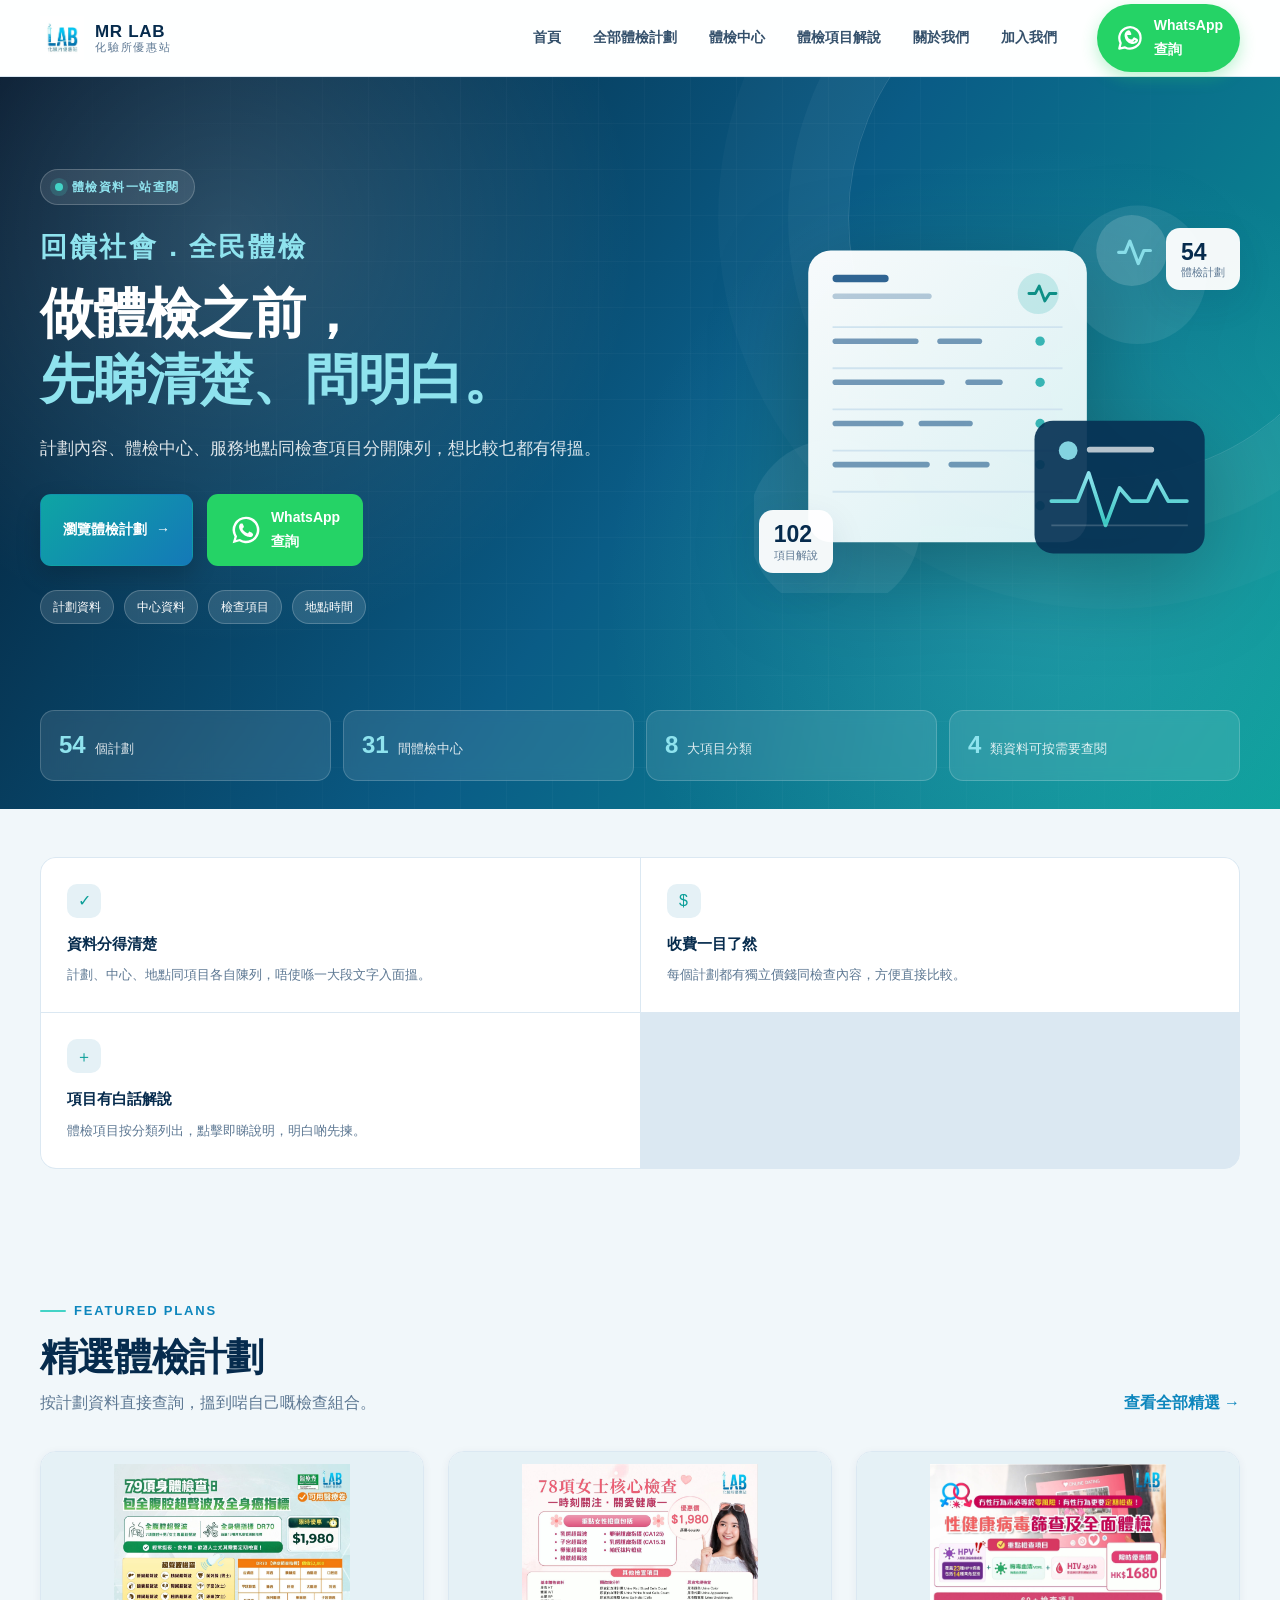
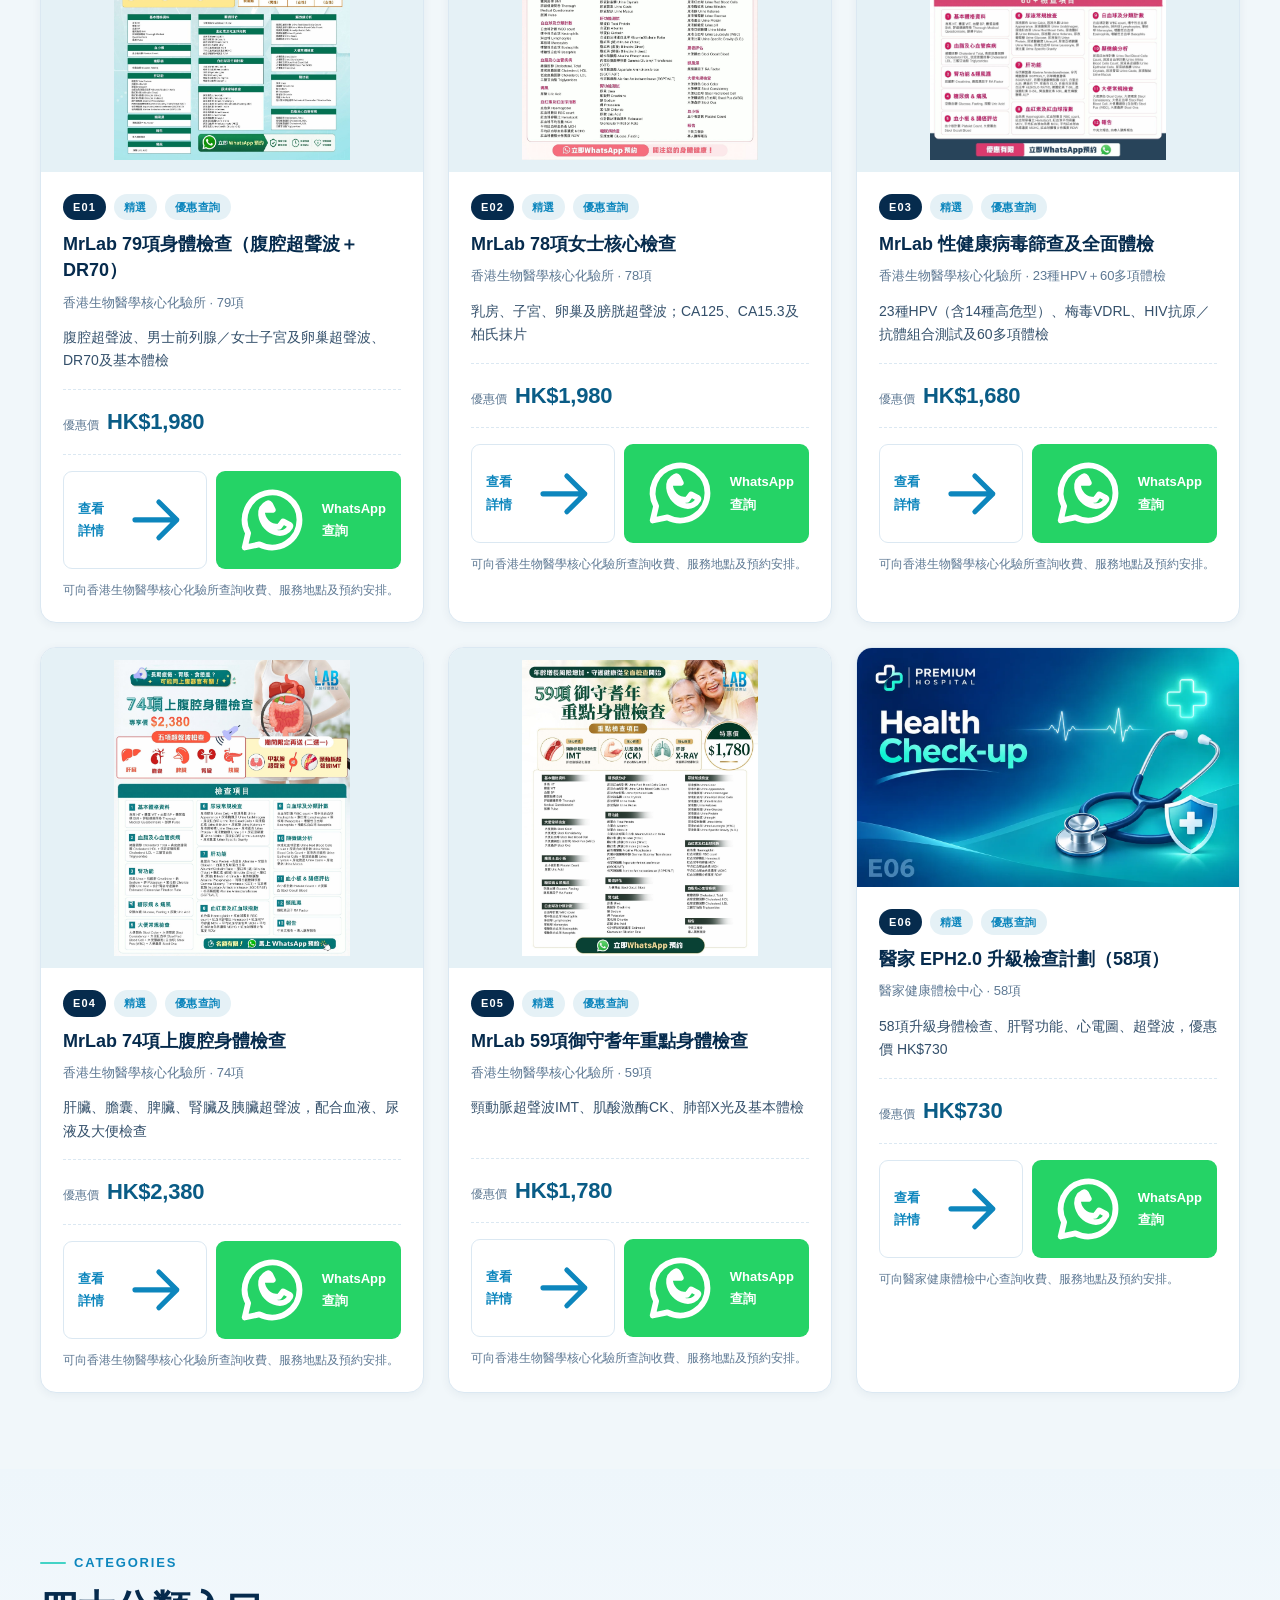
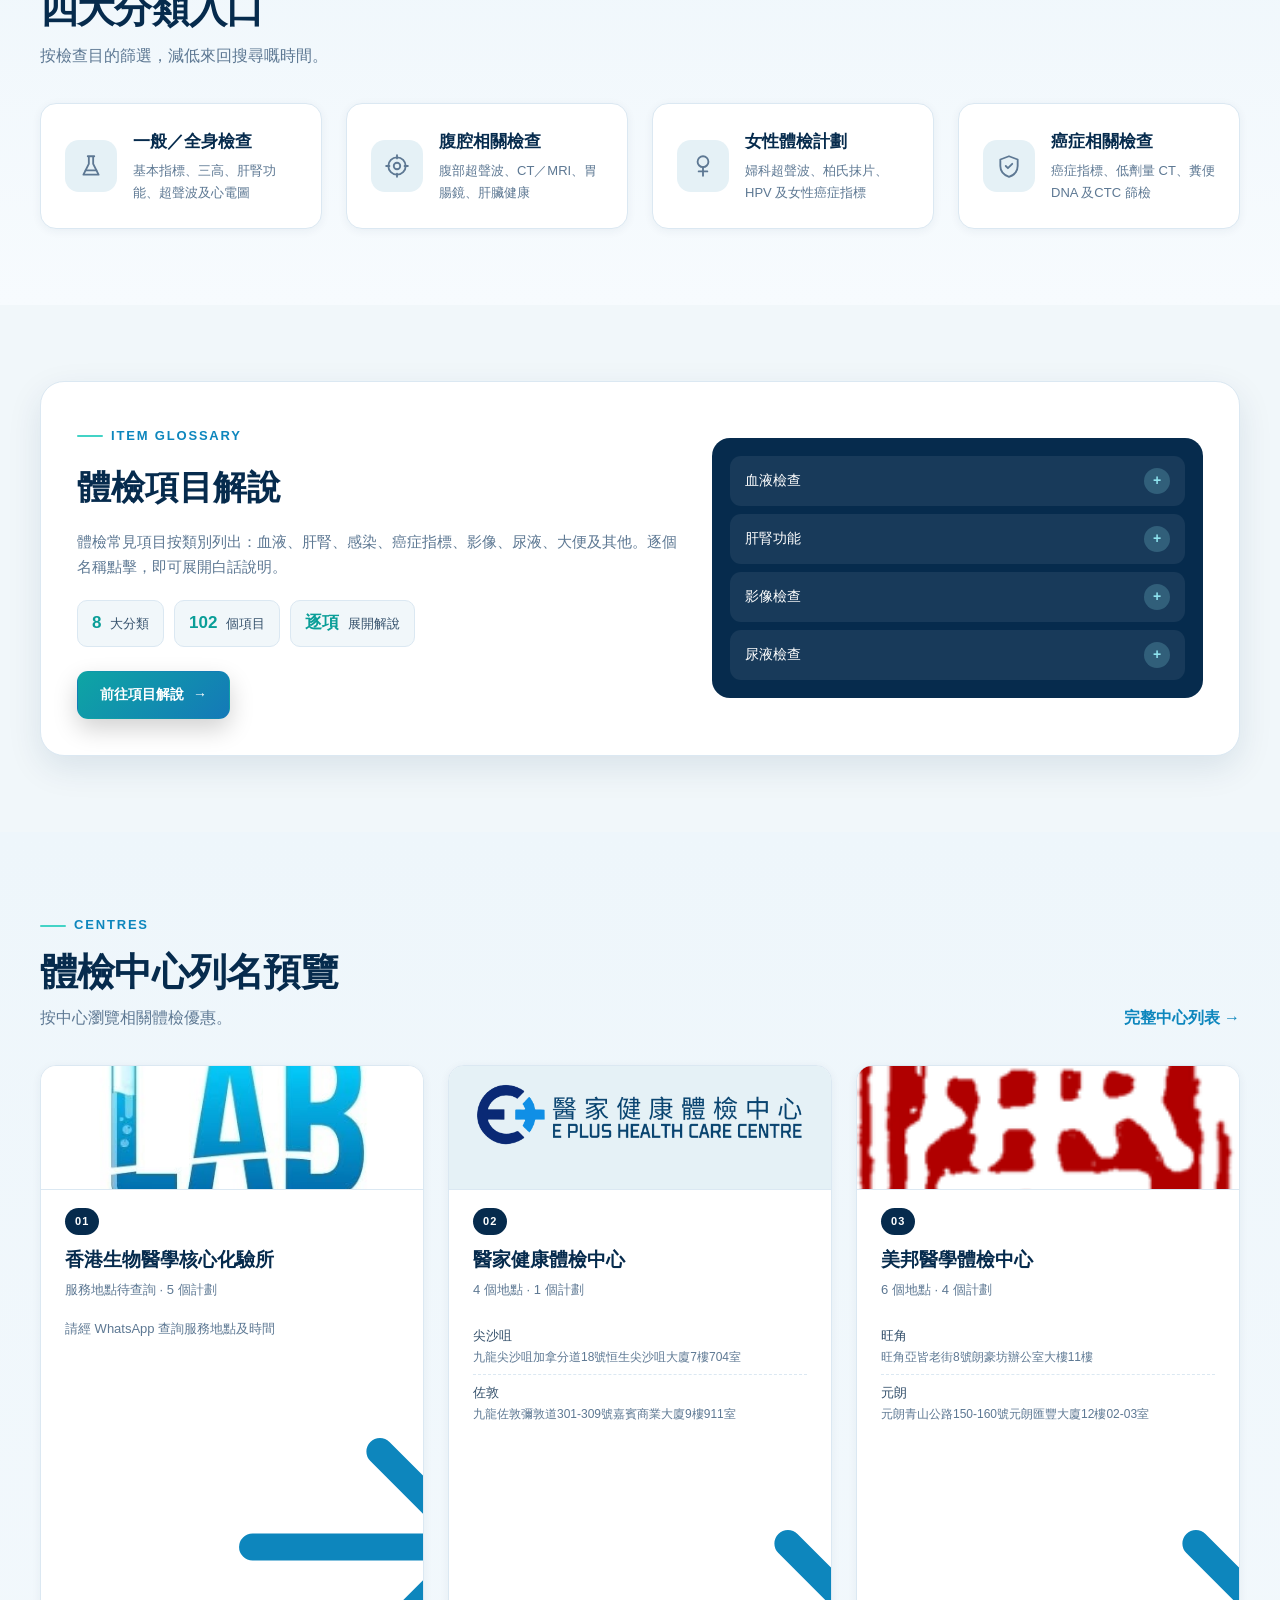
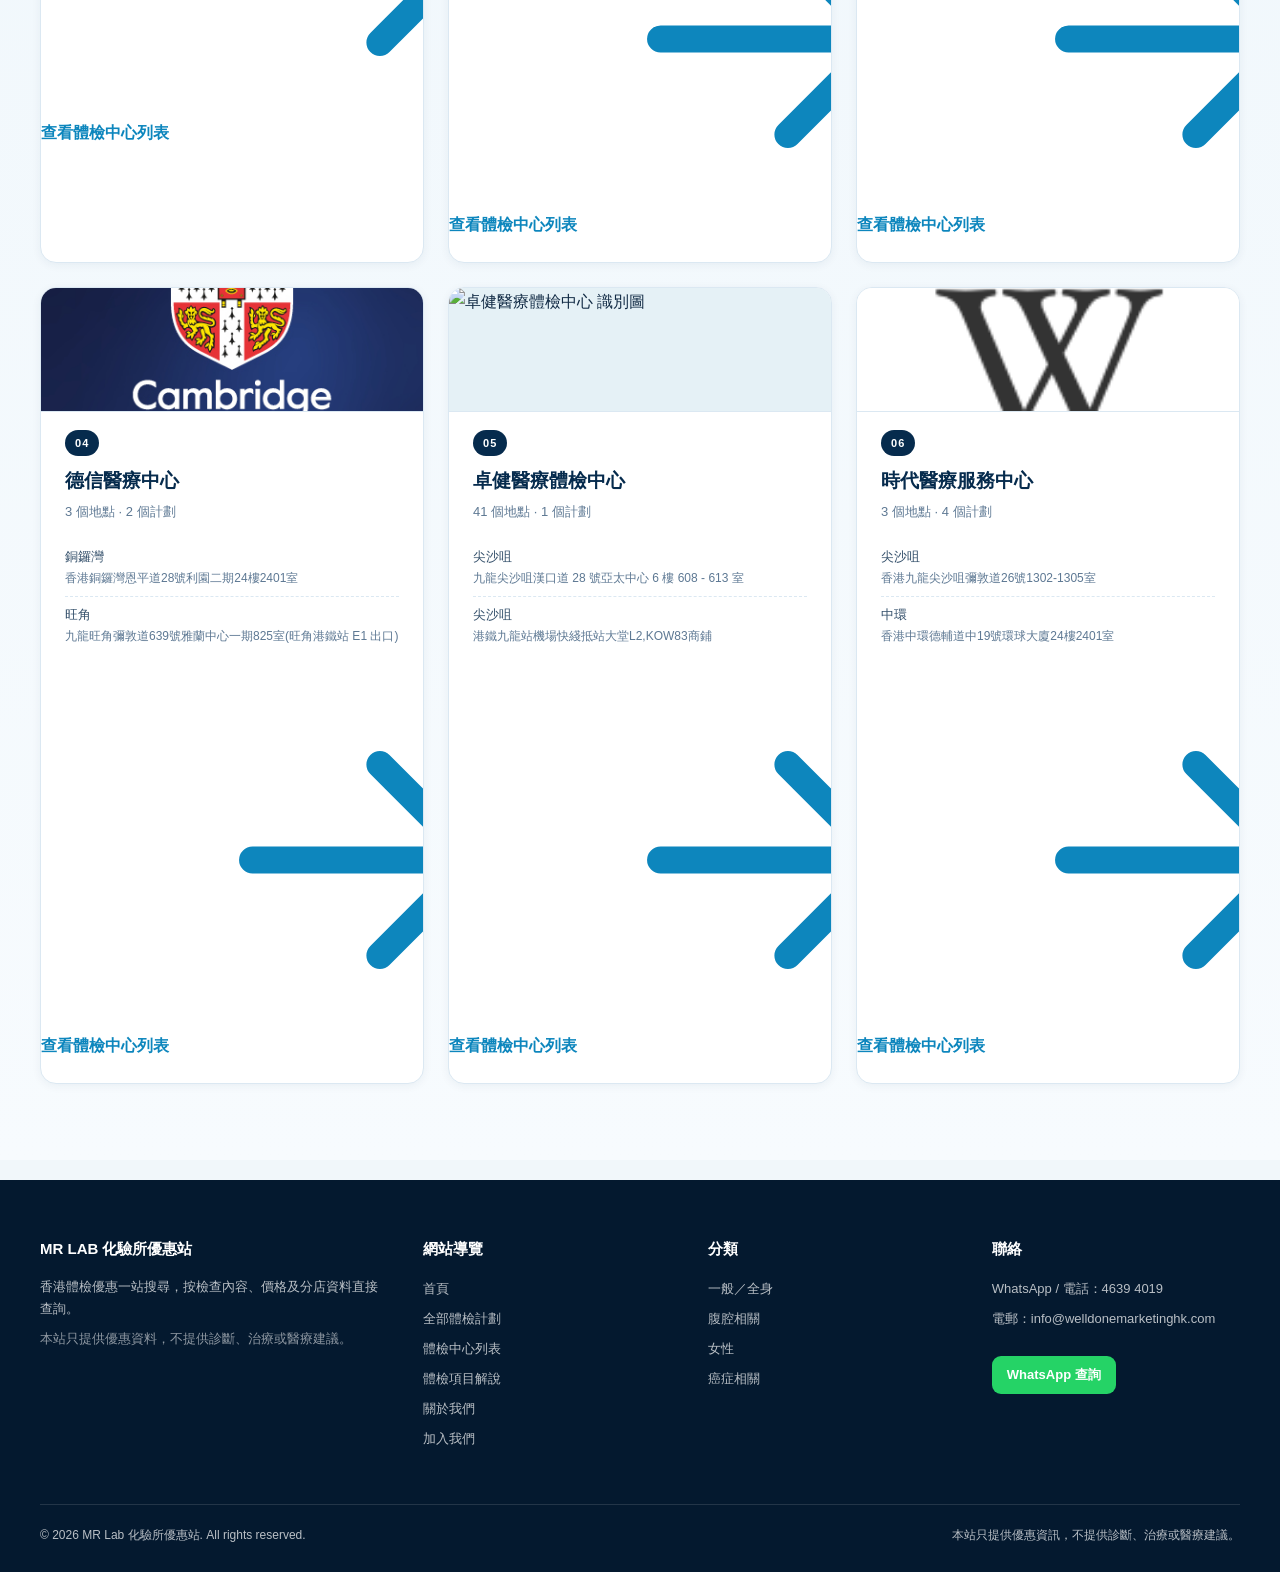
==== index.html @ 701e67f0 "Add health-check banner, item glossary and centre images" ====
<!doctype html>
<html lang="zh-Hant">
<head>
  <meta charset="utf-8">
  <meta name="viewport" content="width=device-width, initial-scale=1">
  <title>MR Lab 化驗所優惠站｜香港體檢優惠</title>
  <meta name="description" content="化驗所優惠站列出香港體檢計劃、體檢中心、服務地點及檢查項目，方便按資料查閱及查詢。">
  <link rel="icon" type="image/svg+xml" href="assets/images/favicon.svg">
  <link rel="stylesheet" href="assets/css/style.css">
</head>
<body data-page="home">
  <header class="site-header" id="site-header"></header>

  <main>
    <section class="hero hero--health">
      <div class="hero-grid" aria-hidden="true"></div>
      <div class="container hero-inner">
        <div class="hero-copy">
          <span class="hero-kicker"><span class="pulse-dot"></span> 體檢資料一站查閱</span>
          <p class="hero-slogan">回饋社會．全民體檢</p>
          <h1>做體檢之前，<br><em>先睇清楚、問明白。</em></h1>
          <p class="lead">計劃內容、體檢中心、服務地點同檢查項目分開陳列，想比較乜都有得搵。</p>
          <div class="hero-actions">
            <a class="btn btn--primary" href="plans.html">瀏覽體檢計劃 <span aria-hidden="true">→</span></a>
            <a class="btn btn--whatsapp" href="https://wa.me/85246151993?text=" target="_blank" rel="noopener">
              <svg viewBox="0 0 24 24" fill="currentColor" aria-hidden="true"><path d="M12 2a10 10 0 0 0-8.6 15.1L2 22l5-1.4A10 10 0 1 0 12 2zm0 18.2a8.2 8.2 0 0 1-4.2-1.2l-.3-.2-3 .8.8-2.9-.2-.3A8.2 8.2 0 1 1 12 20.2zm4.5-6.1c-.2-.1-1.4-.7-1.6-.8-.2-.1-.4-.1-.5.1-.2.3-.6.8-.8 1-.1.2-.3.2-.5.1-.3-.1-1.1-.4-2.1-1.3-.8-.7-1.3-1.5-1.5-1.8-.1-.3 0-.5.2-.6l.4-.5c.1-.2.2-.3.3-.5 0-.2 0-.4 0-.5l-.8-1.8c-.2-.5-.4-.4-.6-.4h-.5c-.2 0-.5.1-.7.3-.3.3-1 1-1 2.4s1 2.7 1.1 2.9c.1.2 1.9 2.9 4.6 4 .6.3 1.1.4 1.5.5.6.2 1.2.2 1.6.1.5-.1 1.4-.6 1.6-1.2.2-.6.2-1.1.1-1.2 0-.1-.2-.2-.4-.3z"/></svg>
              WhatsApp 查詢
            </a>
          </div>
          <div class="trust-row">
            <span class="trust-chip">計劃資料</span>
            <span class="trust-chip">中心資料</span>
            <span class="trust-chip">檢查項目</span>
            <span class="trust-chip">地點時間</span>
          </div>
        </div>

        <div class="hero-visual" aria-label="體檢資料示意圖">
          <svg viewBox="0 0 520 420" role="img" aria-label="體檢報告、心電圖與實驗室圖示">
            <defs>
              <linearGradient id="cardG" x1="0" y1="0" x2="1" y2="1"><stop stop-color="#ffffff"/><stop offset="1" stop-color="#dff4f6"/></linearGradient>
              <linearGradient id="softG" x1="0" y1="0" x2="0" y2="1"><stop stop-color="#8fe3ee"/><stop offset="1" stop-color="#38c6c0"/></linearGradient>
            </defs>
            <circle cx="410" cy="80" r="74" fill="#ffffff" opacity=".08"/>
            <circle cx="86" cy="348" r="92" fill="#ffffff" opacity=".07"/>
            <g transform="translate(58,54)">
              <rect x="0" y="0" width="298" height="312" rx="24" fill="url(#cardG)" opacity=".97"/>
              <rect x="26" y="26" width="60" height="8" rx="4" fill="#0f4c81" opacity=".85"/>
              <rect x="26" y="46" width="106" height="6" rx="3" fill="#0f4c81" opacity=".28"/>
              <circle cx="246" cy="46" r="22" fill="#0ea5a4" opacity=".18"/>
              <path d="M236 46h7l4-8 6 16 5-8h7" fill="none" stroke="#0e8f86" stroke-width="3" stroke-linecap="round" stroke-linejoin="round"/>
              <g stroke="#cfe3ef" stroke-width="2"><path d="M26 82h246M26 126h246M26 170h246M26 214h246M26 258h246"/></g>
              <g fill="#0f4c81" opacity=".55">
                <rect x="26" y="94" width="92" height="6" rx="3"/><rect x="138" y="94" width="48" height="6" rx="3"/>
                <rect x="26" y="138" width="120" height="6" rx="3"/><rect x="168" y="138" width="40" height="6" rx="3"/>
                <rect x="26" y="182" width="76" height="6" rx="3"/><rect x="118" y="182" width="58" height="6" rx="3"/>
                <rect x="26" y="226" width="104" height="6" rx="3"/><rect x="150" y="226" width="44" height="6" rx="3"/>
              </g>
              <g fill="#0ea5a4" opacity=".8"><circle cx="248" cy="97" r="5"/><circle cx="248" cy="141" r="5"/><circle cx="248" cy="185" r="5"/><circle cx="248" cy="229" r="5"/><circle cx="248" cy="273" r="5"/></g>
            </g>
            <g transform="translate(300,236)">
              <rect x="0" y="0" width="182" height="142" rx="20" fill="#073154" opacity=".92"/>
              <path d="M18 86h28l12-30 18 56 15-40 12 14h18l10-22 12 22h20" fill="none" stroke="url(#softG)" stroke-width="4" stroke-linecap="round" stroke-linejoin="round"/>
              <path d="M18 112h146" stroke="#ffffff" stroke-width="2" opacity=".18"/>
              <circle cx="36" cy="32" r="10" fill="#8fe3ee" opacity=".9"/><rect x="56" y="28" width="72" height="6" rx="3" fill="#ffffff" opacity=".7"/>
            </g>
            <g transform="translate(404,54)" opacity=".95">
              <circle cx="0" cy="0" r="38" fill="#ffffff" opacity=".16"/>
              <path d="M-14 2h7l5-12 9 24 6-14h7" fill="none" stroke="#8fe3ee" stroke-width="3.4" stroke-linecap="round" stroke-linejoin="round"/>
            </g>
          </svg>
          <div class="hero-badge hero-badge--top"><strong>54</strong><span>體檢計劃</span></div>
          <div class="hero-badge hero-badge--bottom"><strong>102</strong><span>項目解說</span></div>
        </div>
      </div>
      <div class="container hero-metrics">
        <div><strong>54</strong><span>個計劃</span></div>
        <div><strong>31</strong><span>間體檢中心</span></div>
        <div><strong>8</strong><span>大項目分類</span></div>
        <div><strong>4</strong><span>類資料可按需要查閱</span></div>
      </div>
    </section>

    <section class="section section--tight">
      <div class="container">
        <div class="info-strip">
          <div><div class="dot">✓</div><h4>資料分得清楚</h4><p>計劃、中心、地點同項目各自陳列，唔使喺一大段文字入面搵。</p></div>
          <div><div class="dot">$</div><h4>收費一目了然</h4><p>每個計劃都有獨立價錢同檢查內容，方便直接比較。</p></div>
          <div><div class="dot">＋</div><h4>項目有白話解說</h4><p>體檢項目按分類列出，點擊即睇說明，明白啲先揀。</p></div>
        </div>
      </div>
    </section>

    <section class="section">
      <div class="container">
        <div class="section-head">
          <div><span class="eyebrow">Featured plans</span><h2>精選體檢計劃</h2><p>按計劃資料直接查詢，搵到啱自己嘅檢查組合。</p></div>
          <a class="text-link" href="plans.html?cat=featured">查看全部精選 →</a>
        </div>
        <div class="grid grid--3" id="featured-grid"></div>
      </div>
    </section>

    <section class="section section--alt">
      <div class="container">
        <div class="section-head">
          <div><span class="eyebrow">Categories</span><h2>四大分類入口</h2><p>按檢查目的篩選，減低來回搜尋嘅時間。</p></div>
        </div>
        <div class="grid grid--4" id="category-grid"></div>
      </div>
    </section>

    <section class="section">
      <div class="container">
        <div class="database-card">
          <div class="database-copy">
            <span class="eyebrow">Item glossary</span>
            <h2>體檢項目解說</h2>
            <p>體檢常見項目按類別列出：血液、肝腎、感染、癌症指標、影像、尿液、大便及其他。逐個名稱點擊，即可展開白話說明。</p>
            <ul class="database-list">
              <li><strong>8</strong> 大分類</li><li><strong>102</strong> 個項目</li><li><strong>逐項</strong> 展開解說</li>
            </ul>
            <a class="btn btn--primary" href="items.html">前往項目解說 <span aria-hidden="true">→</span></a>
          </div>
          <div class="database-preview" aria-hidden="true">
            <div class="db-row"><span>血液檢查</span><i></i></div>
            <div class="db-row"><span>肝腎功能</span><i></i></div>
            <div class="db-row"><span>影像檢查</span><i></i></div>
            <div class="db-row"><span>尿液檢查</span><i></i></div>
          </div>
        </div>
      </div>
    </section>

    <section class="section section--alt">
      <div class="container">
        <div class="section-head">
          <div><span class="eyebrow">Centres</span><h2>體檢中心列名預覽</h2><p>按中心瀏覽相關體檢優惠。</p></div>
          <a class="text-link" href="centres.html">完整中心列表 →</a>
        </div>
        <div class="grid grid--3" id="centre-preview"></div>
      </div>
    </section>
  </main>

  <footer class="site-footer" id="site-footer"></footer>
  <script src="data/featured.js"></script>
  <script src="data/plans.js"></script>
  <script src="data/items.js"></script>
  <script src="assets/js/app.js"></script>
</body>
</html>
---- assets/css/style.css ----
/* ============================================================
   MR LAB 化驗所優惠站 — 醫療專業視覺系統
   ============================================================ */
:root {
  --navy-900: #04192f;
  --navy-800: #062b4d;
  --navy-700: #0a5c86;
  --blue-600: #0d86bd;
  --blue-500: #18acd2;
  --teal-500: #0a9e98;
  --teal-400: #43d3c6;
  --ice-100: #f1f7fa;
  --ice-200: #e5f1f6;
  --ice-300: #d2e6ee;
  --white: #ffffff;
  --ink-900: #122b45;
  --ink-700: #34506b;
  --ink-500: #5d7893;
  --line: #dbe8f2;
  --green: #0f8f6b;
  --amber: #b87713;
  --red: #c04f5b;
  --shadow-sm: 0 2px 10px rgba(11, 49, 88, .06);
  --shadow-md: 0 12px 34px rgba(11, 49, 88, .10);
  --shadow-lg: 0 24px 60px rgba(7, 31, 61, .16);
  --radius-s: 10px;
  --radius-m: 16px;
  --radius-l: 24px;
  --maxw: 1200px;
}

* { box-sizing: border-box; }
html { scroll-behavior: smooth; }
body {
  margin: 0;
  font-family: "Noto Sans TC", "PingFang TC", "Microsoft JhengHei", "Segoe UI", Arial, sans-serif;
  color: var(--ink-900);
  background: var(--ice-100);
  line-height: 1.7;
  -webkit-font-smoothing: antialiased;
}
a { color: inherit; text-decoration: none; }
img { max-width: 100%; display: block; }
button, input, select { font: inherit; }

/* ---------- layout ---------- */
.container { width: min(calc(100% - 40px), var(--maxw)); margin-inline: auto; }
.section { padding: 76px 0; }
.section--tight { padding: 48px 0; }
.section--alt { background: linear-gradient(180deg, #eef6fb 0%, #f7fbfe 100%); }
.section-head { display: flex; align-items: flex-end; justify-content: space-between; gap: 24px; margin-bottom: 34px; }
.section-head h2 { margin: 0; font-size: clamp(26px, 3.4vw, 38px); letter-spacing: -.02em; color: var(--navy-800); line-height: 1.25; }
.section-head p { margin: 8px 0 0; color: var(--ink-500); max-width: 640px; }
.eyebrow {
  display: inline-flex; align-items: center; gap: 8px;
  font-size: 13px; font-weight: 700; letter-spacing: .14em;
  color: var(--blue-600); text-transform: uppercase; margin-bottom: 12px;
}
.eyebrow::before { content: ""; width: 26px; height: 2px; background: var(--teal-400); border-radius: 2px; }
.text-link { color: var(--blue-600); font-weight: 700; white-space: nowrap; }
.text-link:hover { text-decoration: underline; }

/* ---------- header ---------- */
.site-header {
  position: sticky; top: 0; z-index: 60;
  background: rgba(255, 255, 255, .92);
  backdrop-filter: blur(14px);
  border-bottom: 1px solid var(--line);
}
.header-inner { display: flex; align-items: center; gap: 26px; height: 76px; }
.brand { display: flex; align-items: center; gap: 11px; flex: 0 0 auto; }
.brand img { width: 44px; height: 44px; }
.brand-text { display: flex; flex-direction: column; line-height: 1.15; }
.brand-text strong { font-size: 17px; letter-spacing: .04em; color: var(--navy-800); }
.brand-text span { font-size: 11px; color: var(--ink-500); letter-spacing: .16em; }
.main-nav { display: flex; gap: 4px; margin-left: auto; align-items: center; }
.main-nav a {
  padding: 9px 14px; border-radius: 9px; font-size: 14px; font-weight: 600;
  color: var(--ink-700); transition: background .2s, color .2s;
}
.main-nav a:hover { background: var(--ice-200); color: var(--navy-800); }
.main-nav a.active { background: var(--navy-700); color: #fff; }
.header-cta {
  display: inline-flex; align-items: center; gap: 8px; flex: 0 0 auto;
  padding: 10px 17px; border-radius: 999px; font-size: 14px; font-weight: 700;
  background: linear-gradient(135deg, #0ea5a4, #1479b8); color: #fff;
  box-shadow: 0 6px 16px rgba(14, 165, 164, .27); transition: transform .2s, box-shadow .2s;
}
.header-cta:hover { transform: translateY(-2px); box-shadow: 0 10px 22px rgba(14, 165, 164, .34); }
.nav-toggle { display: none; background: none; border: 0; font-size: 24px; color: var(--navy-800); }

/* ---------- hero ---------- */
.hero {
  position: relative; overflow: hidden; color: #fff;
  background: linear-gradient(120deg, #071f3d 0%, #0f4c81 55%, #0e8f9e 100%);
}
.hero::before {
  content: ""; position: absolute; inset: 0;
  background-image: radial-gradient(circle at 18% 22%, rgba(255,255,255,.15), transparent 34%),
                    radial-gradient(circle at 82% 70%, rgba(99,214,230,.24), transparent 38%);
}
.hero::after {
  content: ""; position: absolute; right: -90px; top: -120px; width: 520px; height: 520px;
  border: 1px solid rgba(255,255,255,.14); border-radius: 50%;
  box-shadow: 0 0 0 60px rgba(255,255,255,.035), 0 0 0 130px rgba(255,255,255,.025);
}
.hero-inner { position: relative; z-index: 2; padding: 92px 0 86px; display: grid; grid-template-columns: 1.15fr .85fr; gap: 56px; align-items: center; }
.hero h1 { margin: 0; font-size: clamp(32px, 4.6vw, 54px); line-height: 1.22; letter-spacing: -.02em; }
.hero h1 em { font-style: normal; color: #8fe3ee; }
.hero p.lead { margin: 22px 0 30px; font-size: 17px; color: rgba(255,255,255,.86); max-width: 620px; }
.hero-actions { display: flex; flex-wrap: wrap; gap: 14px; }
.btn {
  display: inline-flex; align-items: center; justify-content: center; gap: 9px;
  min-height: 46px; padding: 11px 22px; border-radius: 11px; font-weight: 700; font-size: 14px;
  border: 1px solid transparent; cursor: pointer; transition: transform .2s, box-shadow .2s, background .2s;
}
.btn:hover { transform: translateY(-2px); }
.btn--primary { background: linear-gradient(135deg, #0ea5a4, #1479b8); color: #fff; box-shadow: 0 10px 24px rgba(0,0,0,.18); }
.btn--light { background: #fff; color: var(--navy-800); box-shadow: 0 8px 20px rgba(0,0,0,.14); }
.btn--ghost { background: transparent; color: #fff; border-color: rgba(255,255,255,.55); }
.btn--outline { background: #fff; color: var(--blue-600); border-color: var(--line); }
.btn--outline:hover { border-color: var(--blue-500); box-shadow: var(--shadow-sm); }
.btn--whatsapp { background: #25d366; color: #fff; }
.btn--whatsapp:hover { background: #20bd5b; box-shadow: 0 8px 20px rgba(37, 211, 102, .3); }
.header-cta.btn--whatsapp { background: #25d366; color: #fff; box-shadow: 0 6px 16px rgba(37, 211, 102, .3); }
.header-cta.btn--whatsapp:hover { background: #20bd5b; box-shadow: 0 10px 22px rgba(37, 211, 102, .38); }
.btn--small { min-height: 38px; padding: 7px 14px; font-size: 13px; border-radius: 9px; }
.btn--block { width: 100%; }
.hero-panel {
  background: rgba(255,255,255,.11); border: 1px solid rgba(255,255,255,.22);
  border-radius: var(--radius-l); padding: 28px; backdrop-filter: blur(8px);
  box-shadow: var(--shadow-lg);
}
.hero-panel h3 { margin: 0 0 18px; font-size: 17px; letter-spacing: .02em; }
.hero-stat { display: flex; align-items: center; gap: 15px; padding: 13px 0; border-top: 1px solid rgba(255,255,255,.16); }
.hero-stat:first-of-type { border-top: 0; }
.hero-stat .num { font-size: 26px; font-weight: 800; color: #8fe3ee; min-width: 72px; }
.hero-stat span { font-size: 14px; color: rgba(255,255,255,.85); }
.trust-row { display: flex; flex-wrap: wrap; gap: 10px; margin-top: 24px; }
.trust-chip { font-size: 12px; padding: 6px 12px; border-radius: 999px; background: rgba(255,255,255,.13); border: 1px solid rgba(255,255,255,.2); }

/* ---------- cards ---------- */
.grid { display: grid; gap: 24px; }
.grid--3 { grid-template-columns: repeat(3, 1fr); }
.grid--4 { grid-template-columns: repeat(4, 1fr); }
.grid--2 { grid-template-columns: repeat(2, 1fr); }
.card {
  background: #fff; border: 1px solid var(--line); border-radius: var(--radius-m);
  overflow: hidden; box-shadow: var(--shadow-sm); transition: transform .25s, box-shadow .25s, border-color .25s;
}
.card:hover { transform: translateY(-5px); box-shadow: var(--shadow-md); border-color: var(--ice-300); }
.card-img { width: 100%; aspect-ratio: 16 / 10; object-fit: cover; background: var(--navy-800); }
.card-img--poster { height: 320px; aspect-ratio: auto; object-fit: contain; padding: 12px; background: var(--ice-200); }
.poster-link { display: block; }
.poster-link:focus-visible { outline: 3px solid var(--blue-500); outline-offset: -3px; }
.card-body { padding: 22px; }
.card-top { display: flex; align-items: center; gap: 8px; flex-wrap: wrap; margin-bottom: 11px; }
.badge { font-size: 11px; font-weight: 700; padding: 4px 10px; border-radius: 999px; letter-spacing: .04em; }
.badge--cat { background: var(--ice-200); color: var(--blue-600); }
.badge--featured { background: #e2f5f1; color: var(--green); }
.badge--auth { background: #e2f5f1; color: var(--green); }
.badge--enquiry { background: var(--ice-200); color: var(--blue-600); }
.badge--noauth { background: #fdf1e4; color: var(--amber); }
.badge--code { background: var(--navy-800); color: #fff; letter-spacing: .1em; }
.card h3 { margin: 0 0 8px; font-size: 18px; line-height: 1.45; color: var(--navy-800); }
.card .centre { font-size: 13px; color: var(--ink-500); margin: 0 0 12px; }
.card .summary { font-size: 14px; color: var(--ink-700); margin: 0 0 16px; min-height: 46px; }
.price-row { display: flex; align-items: baseline; gap: 8px; padding: 13px 0; border-top: 1px dashed var(--line); border-bottom: 1px dashed var(--line); margin-bottom: 16px; }
.price-label { font-size: 12px; color: var(--ink-500); }
.price-value { font-size: 22px; font-weight: 800; color: var(--navy-700); letter-spacing: -.01em; }
.card-actions { display: flex; gap: 9px; flex-wrap: wrap; }
.card-actions .btn { flex: 1 1 auto; }
.note { font-size: 12px; color: var(--amber); margin: 12px 0 0; line-height: 1.6; }
.note--enquiry { color: var(--ink-500); }

/* category tiles */
.cat-card { display: flex; gap: 16px; align-items: center; padding: 24px; border-radius: var(--radius-m); background: #fff; border: 1px solid var(--line); box-shadow: var(--shadow-sm); transition: transform .2s, box-shadow .2s; }
.cat-card:hover { transform: translateY(-4px); box-shadow: var(--shadow-md); }
.cat-icon { width: 52px; height: 52px; flex: 0 0 auto; display: grid; place-items: center; border-radius: 14px; background: var(--ice-200); color: var(--blue-600); }
.cat-icon svg { width: 26px; height: 26px; }
.cat-card h3 { margin: 0 0 3px; font-size: 17px; color: var(--navy-800); }
.cat-card span { font-size: 13px; color: var(--ink-500); }

/* info strip */
.info-strip { display: grid; grid-template-columns: repeat(2, 1fr); gap: 1px; background: var(--line); border-radius: var(--radius-m); overflow: hidden; border: 1px solid var(--line); }
.info-strip > div { background: #fff; padding: 26px; }
.info-strip h4 { margin: 0 0 8px; font-size: 15px; color: var(--navy-800); }
.info-strip p { margin: 0; font-size: 13px; color: var(--ink-500); }
.info-strip .dot { width: 34px; height: 34px; border-radius: 10px; background: var(--ice-200); display: grid; place-items: center; color: var(--teal-500); margin-bottom: 13px; }

/* ---------- filters ---------- */
.filter-bar { background: #fff; border: 1px solid var(--line); border-radius: var(--radius-m); padding: 20px; box-shadow: var(--shadow-sm); margin-bottom: 28px; }
.filter-row { display: flex; flex-wrap: wrap; gap: 12px; align-items: center; }
.search-box { position: relative; flex: 1 1 260px; }
.search-box input { width: 100%; padding: 12px 14px 12px 42px; border: 1px solid var(--line); border-radius: 10px; background: var(--ice-100); outline: none; color: var(--ink-900); }
.search-box input:focus { border-color: var(--blue-500); box-shadow: 0 0 0 3px rgba(29,159,216,.12); }
.search-box svg { position: absolute; left: 13px; top: 50%; transform: translateY(-50%); width: 18px; height: 18px; color: var(--ink-500); }
.chips { display: flex; flex-wrap: wrap; gap: 8px; }
.chip { padding: 8px 15px; border-radius: 999px; border: 1px solid var(--line); background: #fff; color: var(--ink-700); font-size: 13px; font-weight: 600; cursor: pointer; transition: all .2s; }
.chip:hover { border-color: var(--blue-500); }
.chip.active { background: var(--navy-700); border-color: var(--navy-700); color: #fff; }
.result-count { font-size: 13px; color: var(--ink-500); margin: 18px 0 0; }
.empty { padding: 60px 20px; text-align: center; color: var(--ink-500); background: #fff; border: 1px dashed var(--line); border-radius: var(--radius-m); }

/* ---------- detail ---------- */
.page-head { background: linear-gradient(120deg, #071f3d, #0f4c81 62%, #0e8f9e); color: #fff; padding: 52px 0 60px; }
.page-head h1 { margin: 7px 0 10px; font-size: clamp(28px, 3.6vw, 42px); }
.page-head p { margin: 0; color: rgba(255,255,255,.8); max-width: 760px; }
.detail-layout { display: grid; grid-template-columns: 1fr 340px; gap: 30px; align-items: start; }
.detail-main { background: #fff; border: 1px solid var(--line); border-radius: var(--radius-m); overflow: hidden; box-shadow: var(--shadow-sm); }
.detail-main > img { width: 100%; aspect-ratio: 16 / 7; object-fit: cover; }
.detail-img--poster { width: 100%; height: auto; max-height: 640px; object-fit: contain; padding: 16px; background: var(--ice-200); }
.poster-view { margin: 0 0 22px; font-size: 13px; }
.poster-view .text-link { white-space: normal; }
.detail-content { padding: 32px; }
.detail-content h2 { font-size: 20px; color: var(--navy-800); margin: 30px 0 14px; padding-bottom: 10px; border-bottom: 2px solid var(--ice-200); }
.detail-content h2:first-child { margin-top: 0; }
.detail-content p { color: var(--ink-700); }
.kv { display: grid; grid-template-columns: 130px 1fr; gap: 10px 18px; font-size: 14px; }
.kv dt { color: var(--ink-500); font-weight: 600; }
.kv dd { margin: 0; color: var(--ink-900); min-width: 0; overflow-wrap: anywhere; }
.kv dd .text-link { white-space: normal; }
.exam-group { border: 1px solid var(--line); border-radius: var(--radius-s); padding: 18px 20px; margin-bottom: 14px; background: var(--ice-100); }
.exam-group h4 { margin: 0 0 10px; font-size: 15px; color: var(--blue-600); }
.exam-group ul { margin: 0; padding-left: 18px; }
.exam-group li { font-size: 14px; color: var(--ink-700); margin-bottom: 5px; }
.location { border-left: 3px solid var(--teal-400); padding: 4px 0 4px 17px; margin-bottom: 22px; }
.location h4 { margin: 0 0 8px; font-size: 15px; color: var(--navy-800); }
.location p { margin: 3px 0; font-size: 13px; color: var(--ink-700); }
.location .lbl { color: var(--ink-500); display: inline-block; min-width: 62px; }
.detail-side { position: sticky; top: 96px; display: grid; gap: 18px; }
.side-card { background: #fff; border: 1px solid var(--line); border-radius: var(--radius-m); padding: 24px; box-shadow: var(--shadow-sm); }
.side-card .price-value { font-size: 30px; display: block; margin: 6px 0 14px; }
.side-card p { font-size: 13px; color: var(--ink-700); margin: 0 0 14px; }
.side-card label { display: block; font-size: 12px; font-weight: 700; color: var(--ink-500); margin-bottom: 10px; }
.notice-card { background: #fff8ef; border-color: #f2dcbe; }
.notice-card h4 { margin: 0 0 8px; font-size: 14px; color: var(--amber); }
.notice-card p { color: #7a5a2c; }
.breadcrumb { font-size: 13px; color: rgba(255,255,255,.7); margin-bottom: 6px; }
.breadcrumb a:hover { color: #fff; text-decoration: underline; }

/* ---------- centre ---------- */
.centre-card { padding: 26px; }
.centre-card h3 { margin: 0 0 6px; font-size: 19px; color: var(--navy-800); }
.centre-card .meta { font-size: 13px; color: var(--ink-500); margin: 0 0 16px; }
.centre-card ul { list-style: none; padding: 0; margin: 0 0 16px; }
.centre-card li { font-size: 13px; padding: 7px 0; border-top: 1px dashed var(--line); color: var(--ink-700); }
.centre-card li:first-child { border-top: 0; }
.centre-card .addr { color: var(--ink-500); font-size: 12px; }
.plan-links { display: flex; flex-wrap: wrap; gap: 7px; }
.plan-links a { font-size: 12px; padding: 5px 10px; border-radius: 7px; background: var(--ice-200); color: var(--blue-600); font-weight: 600; }
.plan-links a:hover { background: var(--blue-600); color: #fff; }

/* ---------- static pages ---------- */
.prose { background: #fff; border: 1px solid var(--line); border-radius: var(--radius-m); padding: 34px; box-shadow: var(--shadow-sm); }
.prose h2 { font-size: 21px; color: var(--navy-800); margin: 30px 0 12px; }
.prose h2:first-child { margin-top: 0; }
.prose p, .prose li { color: var(--ink-700); font-size: 15px; }
.prose ul { padding-left: 20px; }
.prose strong { color: var(--navy-800); }
.callout { border-radius: var(--radius-m); padding: 26px; background: linear-gradient(135deg, #e8f6f7, #eef4fc); border: 1px solid #cfebec; margin-top: 24px; }
.callout h3 { margin: 0 0 8px; color: var(--navy-800); }

/* ---------- footer ---------- */
.site-footer { background: var(--navy-900); color: rgba(255,255,255,.72); padding: 56px 0 26px; margin-top: 20px; }
.footer-grid { display: grid; grid-template-columns: 1.4fr 1fr 1fr 1fr; gap: 36px; }
.site-footer h4 { color: #fff; font-size: 15px; margin: 0 0 14px; }
.site-footer p, .site-footer li { font-size: 13px; margin: 0 0 8px; }
.site-footer ul { list-style: none; padding: 0; }
.site-footer a:hover { color: #8fe3ee; }
.footer-bottom { border-top: 1px solid rgba(255,255,255,.12); margin-top: 38px; padding-top: 20px; font-size: 12px; display: flex; justify-content: space-between; gap: 16px; flex-wrap: wrap; }
.disclaimer { font-size: 12px; color: rgba(255,255,255,.55); line-height: 1.7; max-width: 720px; }

/* ---------- friendly health banner ---------- */
.hero--health { background: linear-gradient(125deg, #04192f 0%, #0a5c86 52%, #0a9e98 100%); }
.hero-grid {
  position: absolute; inset: 0; opacity: .32;
  background-image: linear-gradient(rgba(255,255,255,.08) 1px, transparent 1px),
                    linear-gradient(90deg, rgba(255,255,255,.08) 1px, transparent 1px);
  background-size: 46px 46px;
  mask-image: linear-gradient(90deg, transparent, #000 35%, #000 70%, transparent);
}
.hero-copy { position: relative; z-index: 2; }
.hero-kicker {
  display: inline-flex; align-items: center; gap: 9px;
  font-size: 12px; font-weight: 700; letter-spacing: .12em;
  color: #8fe3ee; background: rgba(255,255,255,.1);
  border: 1px solid rgba(255,255,255,.2); border-radius: 999px; padding: 7px 14px;
}
.pulse-dot { width: 8px; height: 8px; border-radius: 50%; background: #43d3c6; box-shadow: 0 0 0 5px rgba(67,211,198,.18); }
.hero-slogan { margin: 20px 0 10px; font-size: clamp(19px, 2.3vw, 27px); font-weight: 800; letter-spacing: .1em; color: #8fe3ee; }
.hero-visual { position: relative; z-index: 2; display: grid; place-items: center; }
.hero-visual svg { width: 100%; max-width: 520px; height: auto; filter: drop-shadow(0 24px 46px rgba(0,0,0,.28)); }
.hero-badge {
  position: absolute; display: flex; flex-direction: column; line-height: 1.2;
  background: rgba(255,255,255,.95); color: var(--navy-800);
  border-radius: 14px; padding: 11px 15px; box-shadow: var(--shadow-md);
}
.hero-badge strong { font-size: 23px; }
.hero-badge span { font-size: 11px; color: var(--ink-500); }
.hero-badge--top { right: 0; top: 7%; }
.hero-badge--bottom { left: 1%; bottom: 5%; }
.hero-metrics {
  position: relative; z-index: 2; padding-bottom: 28px;
  display: grid; grid-template-columns: repeat(4, 1fr); gap: 12px;
}
.hero-metrics > div {
  display: flex; align-items: baseline; gap: 9px;
  background: rgba(255,255,255,.1); border: 1px solid rgba(255,255,255,.18);
  border-radius: 14px; padding: 14px 18px; backdrop-filter: blur(6px);
}
.hero-metrics strong { font-size: 24px; color: #8fe3ee; }
.hero-metrics span { font-size: 13px; color: rgba(255,255,255,.86); }

/* ---------- database-style detail panels ---------- */
.database-card {
  display: grid; grid-template-columns: 1.1fr .9fr; gap: 34px; align-items: center;
  background: #fff; border: 1px solid var(--line); border-radius: var(--radius-l);
  padding: 36px; box-shadow: var(--shadow-md);
}
.database-copy h2 { margin: 0 0 12px; font-size: clamp(24px, 3vw, 34px); color: var(--navy-800); }
.database-copy p { margin: 0; color: var(--ink-500); font-size: 15px; max-width: 620px; }
.database-list { list-style: none; padding: 0; display: flex; flex-wrap: wrap; gap: 10px; margin: 20px 0 24px; }
.database-list li { background: var(--ice-100); border: 1px solid var(--line); border-radius: 10px; padding: 8px 14px; font-size: 13px; color: var(--ink-700); }
.database-list strong { color: var(--teal-500); font-size: 17px; margin-right: 5px; }
.database-preview { background: var(--navy-800); border-radius: 18px; padding: 18px; }
.db-row {
  display: flex; align-items: center; justify-content: space-between;
  background: rgba(255,255,255,.07); color: #fff; font-size: 14px;
  border-radius: 11px; padding: 12px 15px; margin-bottom: 8px;
}
.db-row:last-child { margin-bottom: 0; }
.db-row i { width: 26px; height: 26px; border-radius: 50%; background: rgba(143,227,238,.22); display: grid; place-items: center; font-style: normal; color: #8fe3ee; font-weight: 800; }
.db-row i::after { content: "+"; }

/* ---------- centre thumbnails ---------- */
.centre-card { padding: 0 0 24px; }
.centre-img { width: 100%; height: 124px; object-fit: cover; object-position: center; border-bottom: 1px solid var(--line); background: var(--ice-200); }
.centre-card .card-top { padding: 18px 24px 0; }
.centre-card h3, .centre-card .meta, .centre-card ul, .centre-card .plan-links { margin-left: 24px; margin-right: 24px; }

/* ---------- item glossary ---------- */
.item-group { background: #fff; border: 1px solid var(--line); border-radius: var(--radius-m); padding: 26px; margin-bottom: 20px; box-shadow: var(--shadow-sm); }
.item-group-head { display: flex; gap: 16px; align-items: flex-start; margin-bottom: 18px; }
.item-group-head h2 { margin: 0 0 4px; font-size: 20px; color: var(--navy-800); }
.item-group-head p { margin: 0; font-size: 14px; color: var(--ink-500); }
.item-list { display: grid; grid-template-columns: repeat(2, 1fr); gap: 10px; }
.item-row { border: 1px solid var(--line); border-radius: 12px; background: var(--ice-100); overflow: hidden; transition: border-color .2s, background .2s; }
.item-row[open] { background: #fff; border-color: var(--ice-300); }
.item-row summary { list-style: none; cursor: pointer; padding: 13px 15px; display: flex; align-items: center; gap: 10px; }
.item-row summary::-webkit-details-marker { display: none; }
.item-name { font-weight: 700; font-size: 14px; color: var(--navy-800); }
.item-en { font-size: 11px; color: var(--ink-500); margin-left: auto; text-align: right; }
.item-plus { color: var(--teal-500); font-weight: 800; transition: transform .2s; }
.item-row[open] .item-plus { transform: rotate(45deg); }
.item-desc { padding: 12px 15px 15px; font-size: 13px; color: var(--ink-700); line-height: 1.7; border-top: 1px dashed var(--line); }

/* ---------- responsive ---------- */
@media (max-width: 980px) {
  .hero-inner { grid-template-columns: 1fr; gap: 36px; padding: 68px 0; }
  .grid--4 { grid-template-columns: repeat(2, 1fr); }
  .grid--3 { grid-template-columns: repeat(2, 1fr); }
  .detail-layout { grid-template-columns: 1fr; }
  .detail-side { position: static; }
  .footer-grid { grid-template-columns: repeat(2, 1fr); }
}
@media (max-width: 760px) {
  .container { width: min(calc(100% - 28px), var(--maxw)); }
  .header-inner { height: 64px; }
  .brand-text span { display: none; }
  .nav-toggle { display: block; }
  .main-nav { display: none; position: absolute; left: 0; right: 0; top: 64px; background: #fff; padding: 12px 14px; border-bottom: 1px solid var(--line); flex-direction: column; align-items: stretch; box-shadow: var(--shadow-md); }
  .main-nav.open { display: flex; }
  .main-nav a { padding: 11px 12px; }
  .header-cta { margin-left: auto; padding: 9px 13px; font-size: 13px; }
  .section { padding: 52px 0; }
  .section-head { flex-direction: column; align-items: flex-start; }
  .grid--3, .grid--4, .grid--2 { grid-template-columns: 1fr; }
  .info-strip { grid-template-columns: 1fr; }
  .kv { grid-template-columns: 1fr; gap: 3px; }
  .kv dd { margin-bottom: 9px; }
  .detail-content { padding: 22px; }
  .footer-grid { grid-template-columns: 1fr; }
  .hero-slogan { letter-spacing: .05em; }
  .hero-badge { display: none; }
  .hero-metrics { grid-template-columns: repeat(2, 1fr); padding-bottom: 18px; }
  .database-card { padding: 22px; }
  .item-group { padding: 18px; }
  .item-en { display: none; }
}
@media (max-width: 980px) {
  .hero-visual { max-width: 520px; margin-inline: auto; }
  .database-card { grid-template-columns: 1fr; }
  .hero-metrics { grid-template-columns: repeat(2, 1fr); }
  .item-list { grid-template-columns: 1fr; }
}
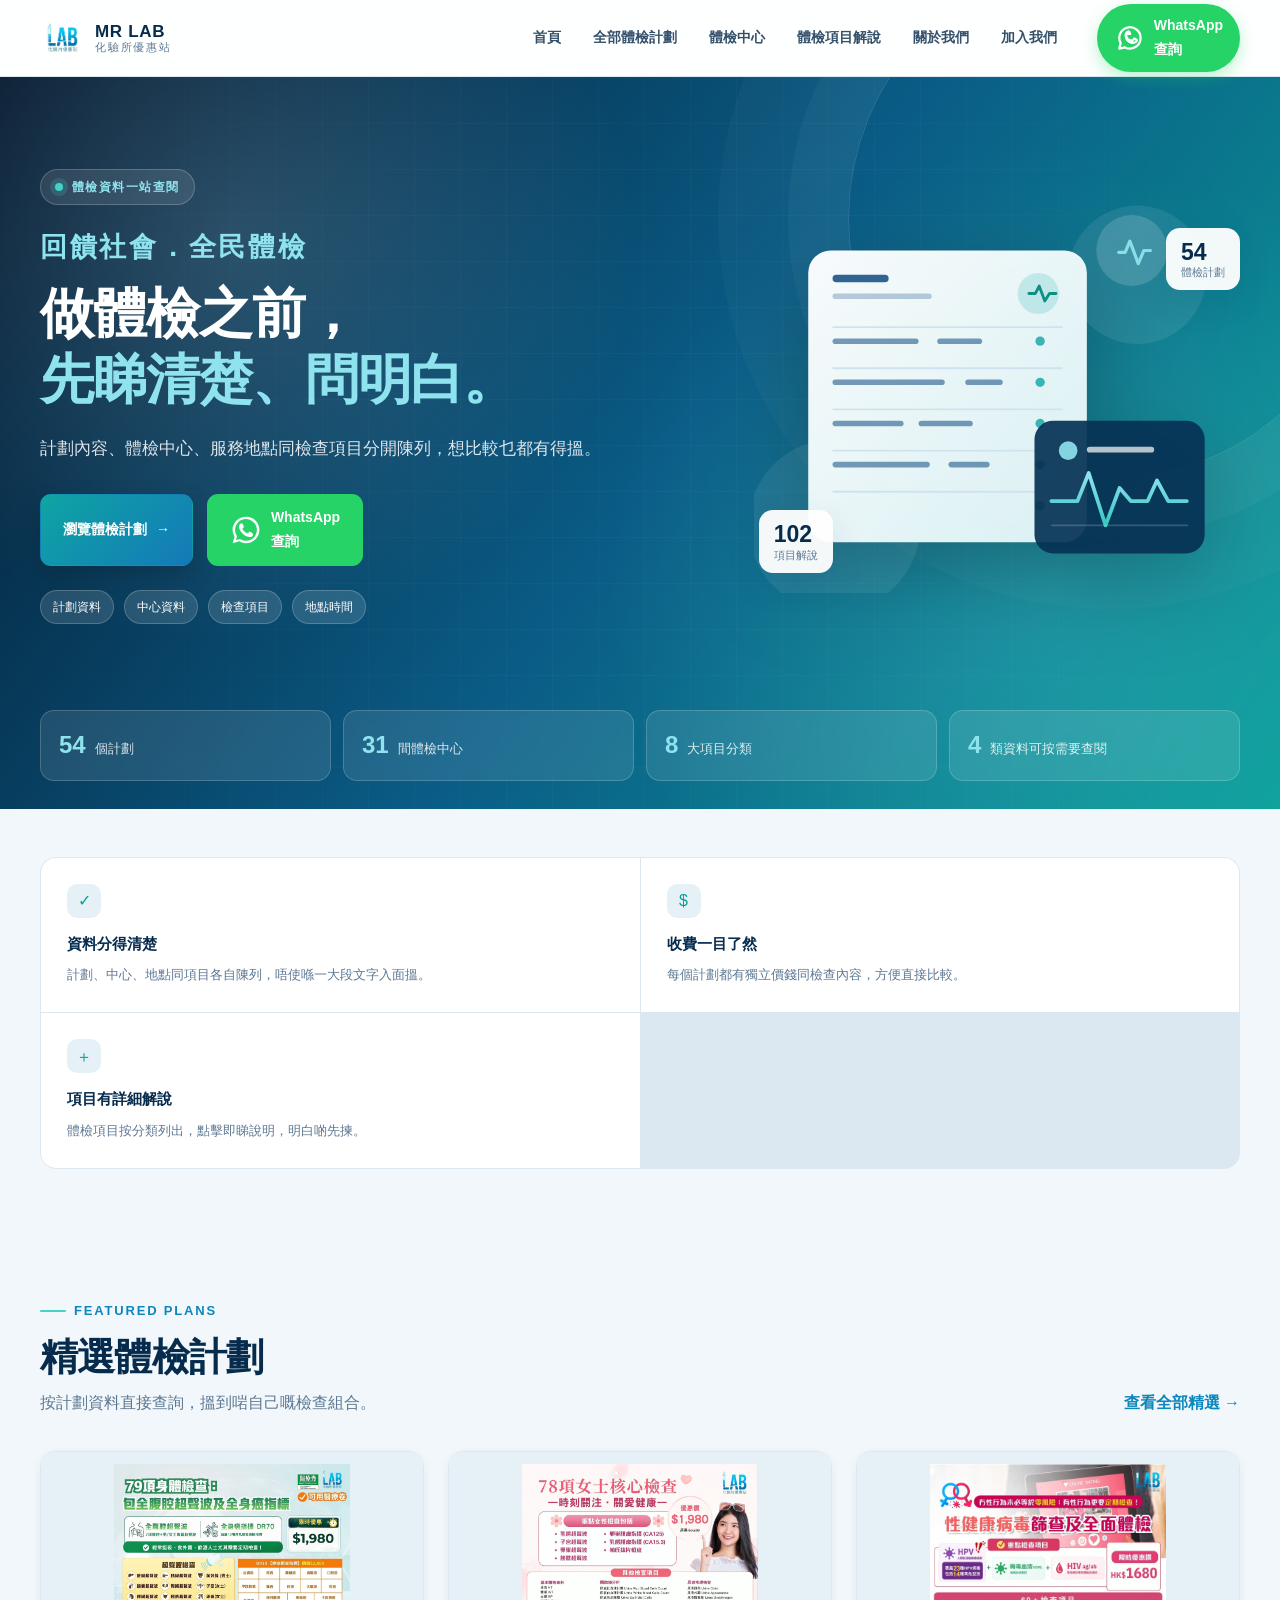
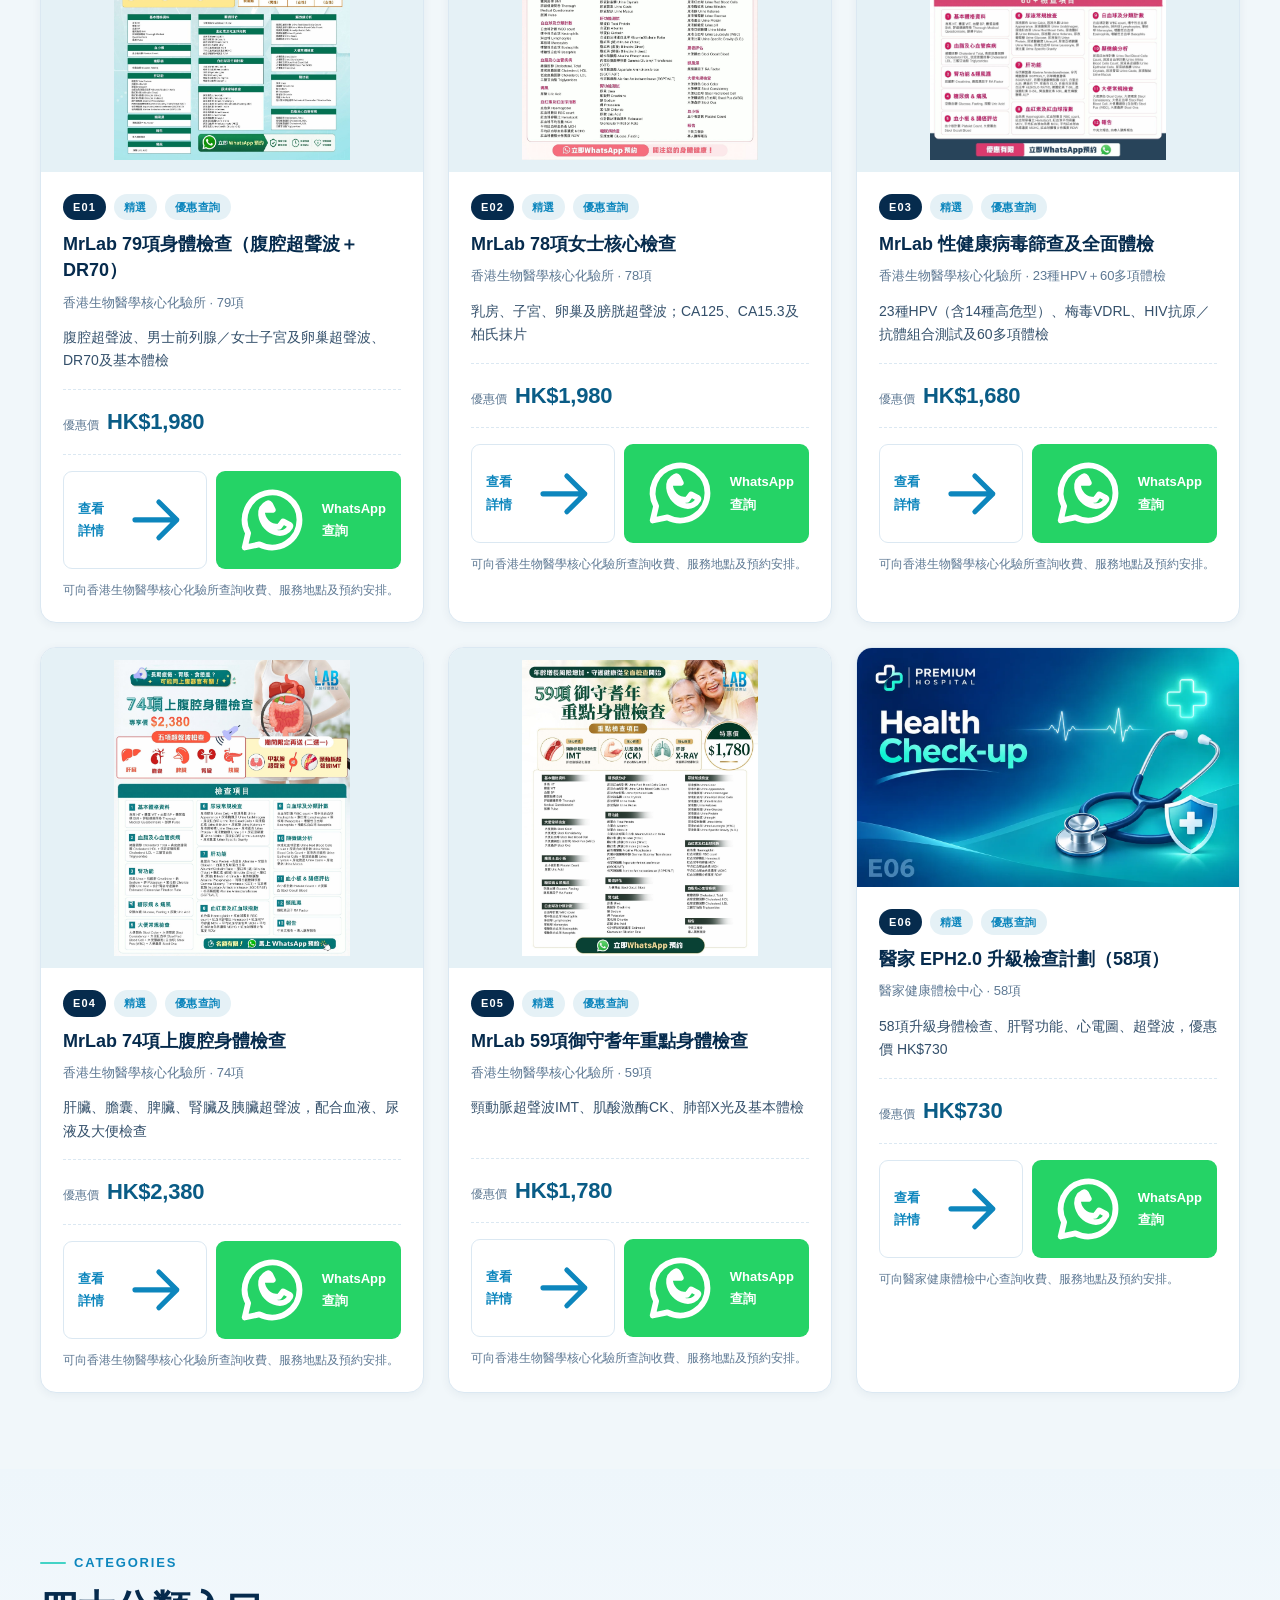
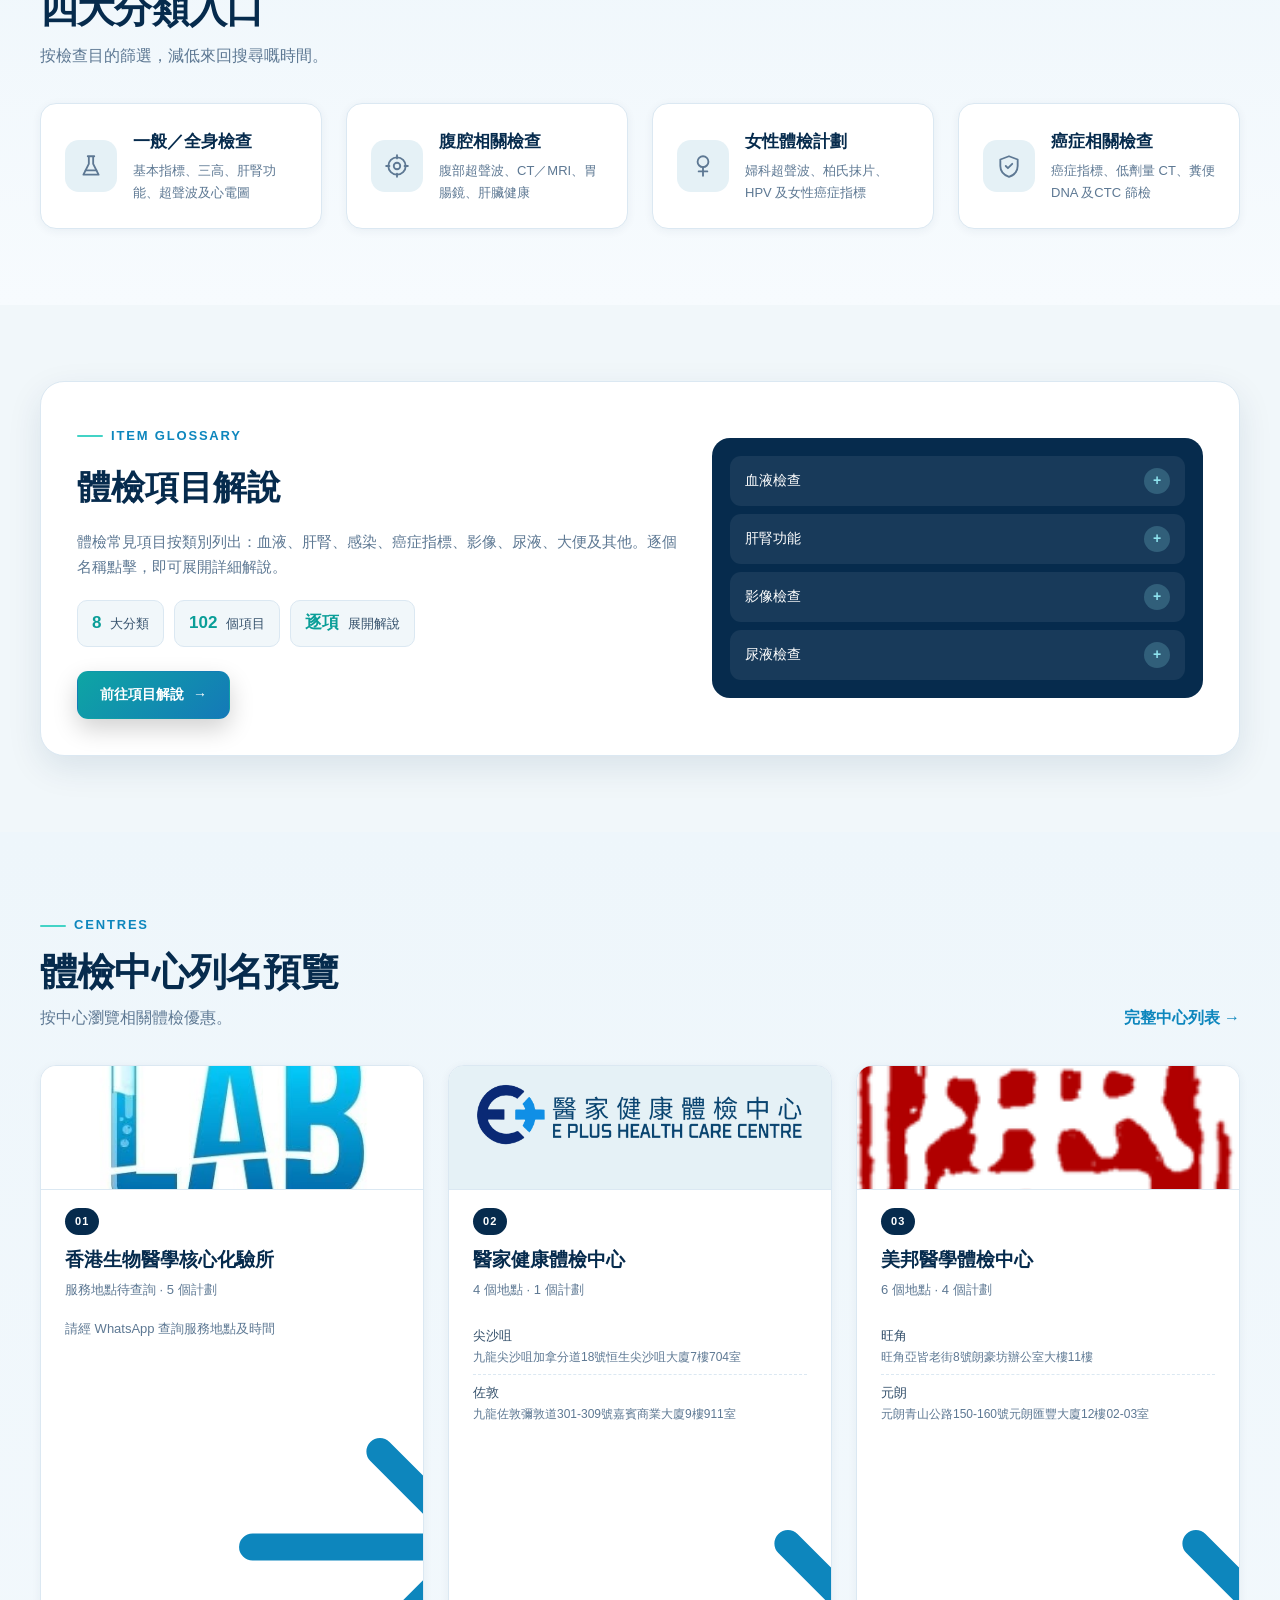
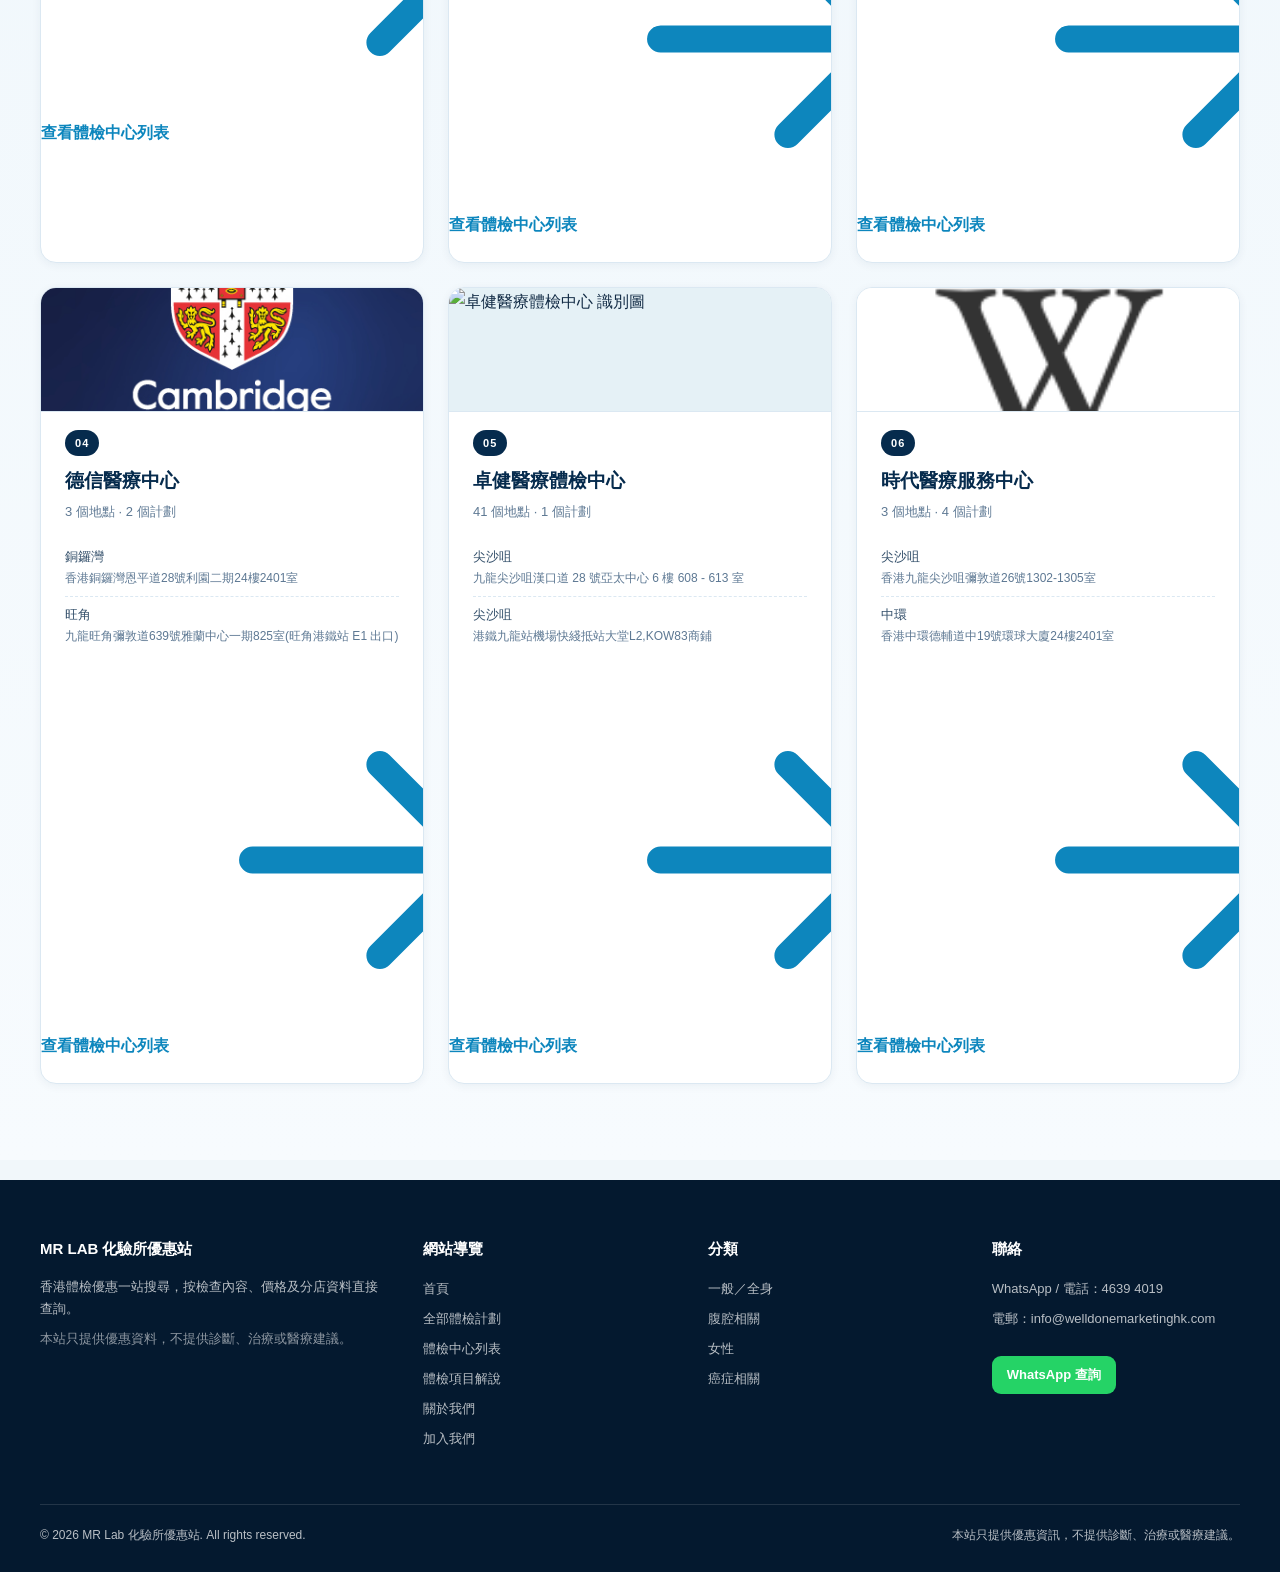
==== commit 59985629: "Use detailed explanation wording" ====
--- a/index.html
+++ b/index.html
@@ -86,7 +86,7 @@
         <div class="info-strip">
           <div><div class="dot">✓</div><h4>資料分得清楚</h4><p>計劃、中心、地點同項目各自陳列，唔使喺一大段文字入面搵。</p></div>
           <div><div class="dot">$</div><h4>收費一目了然</h4><p>每個計劃都有獨立價錢同檢查內容，方便直接比較。</p></div>
-          <div><div class="dot">＋</div><h4>項目有白話解說</h4><p>體檢項目按分類列出，點擊即睇說明，明白啲先揀。</p></div>
+          <div><div class="dot">＋</div><h4>項目有詳細解說</h4><p>體檢項目按分類列出，點擊即睇說明，明白啲先揀。</p></div>
         </div>
       </div>
     </section>
@@ -116,7 +116,7 @@
           <div class="database-copy">
             <span class="eyebrow">Item glossary</span>
             <h2>體檢項目解說</h2>
-            <p>體檢常見項目按類別列出：血液、肝腎、感染、癌症指標、影像、尿液、大便及其他。逐個名稱點擊，即可展開白話說明。</p>
+            <p>體檢常見項目按類別列出：血液、肝腎、感染、癌症指標、影像、尿液、大便及其他。逐個名稱點擊，即可展開詳細解說。</p>
             <ul class="database-list">
               <li><strong>8</strong> 大分類</li><li><strong>102</strong> 個項目</li><li><strong>逐項</strong> 展開解說</li>
             </ul>
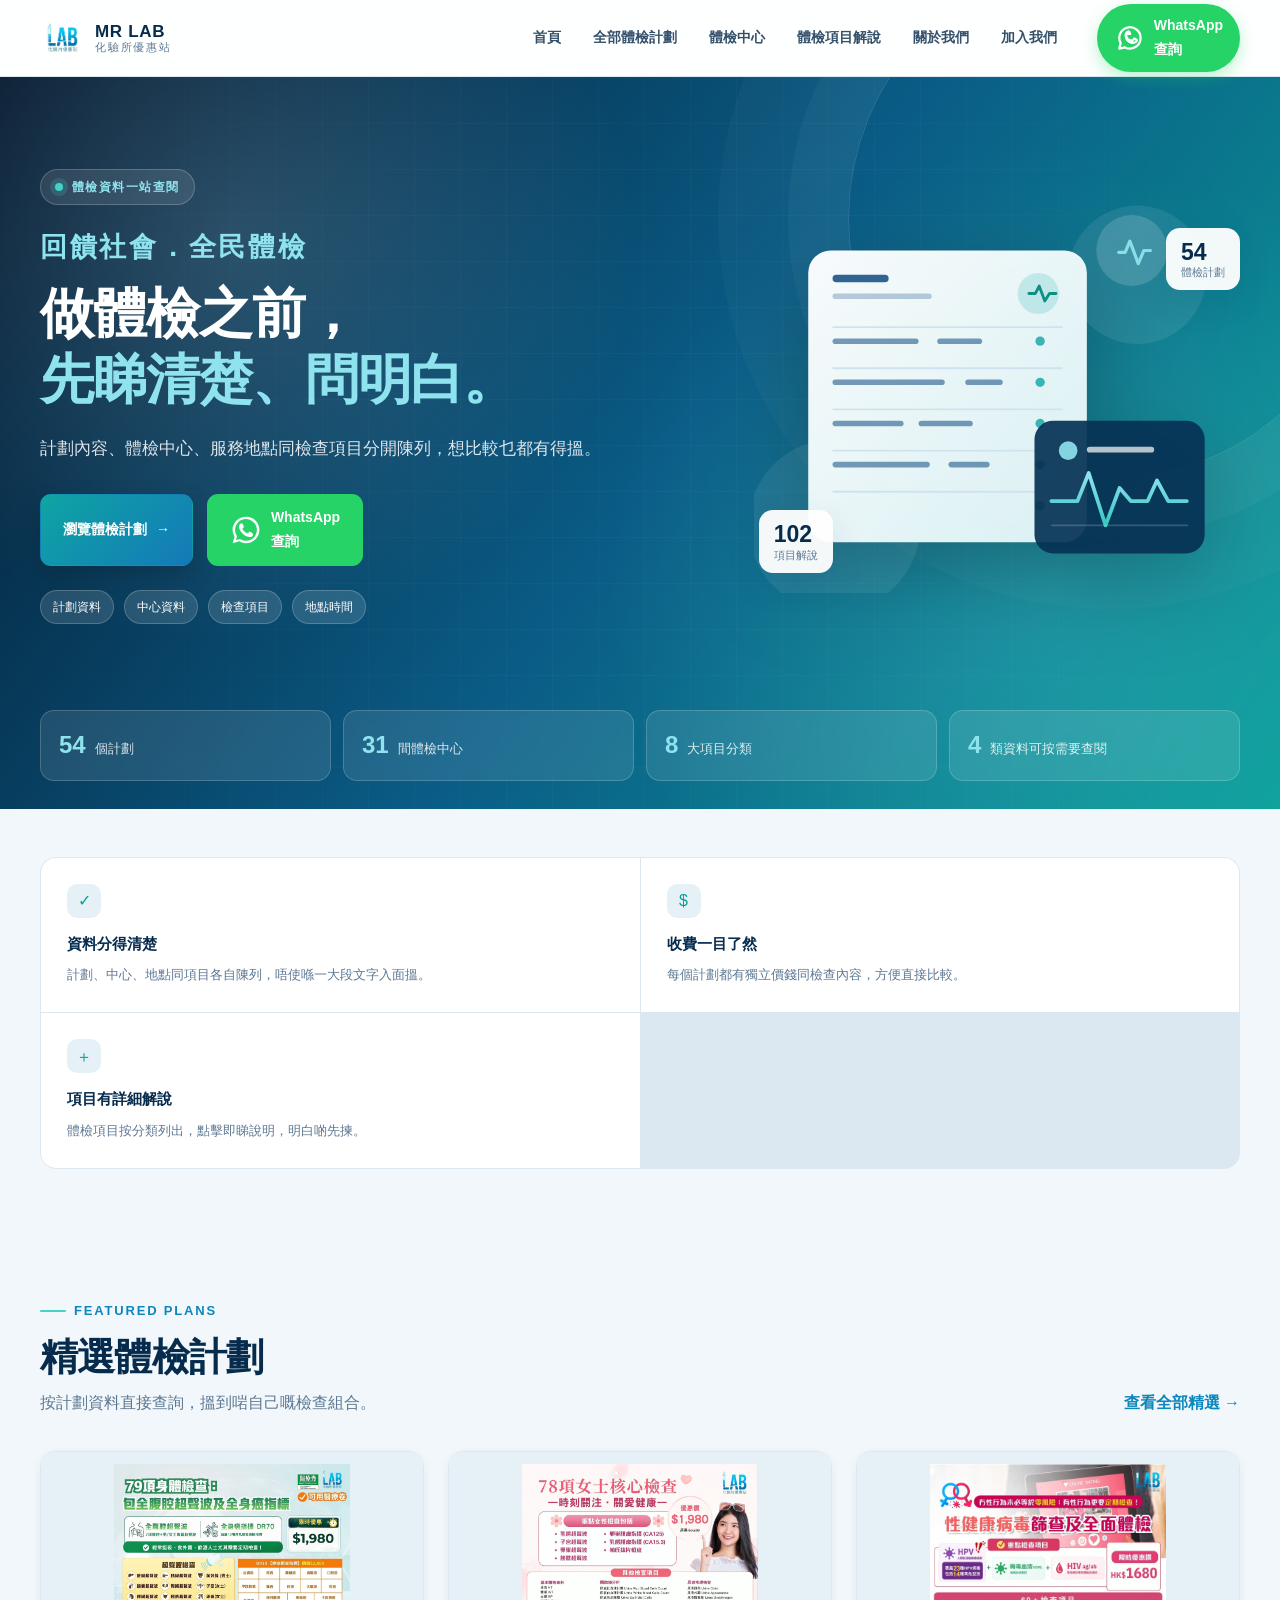
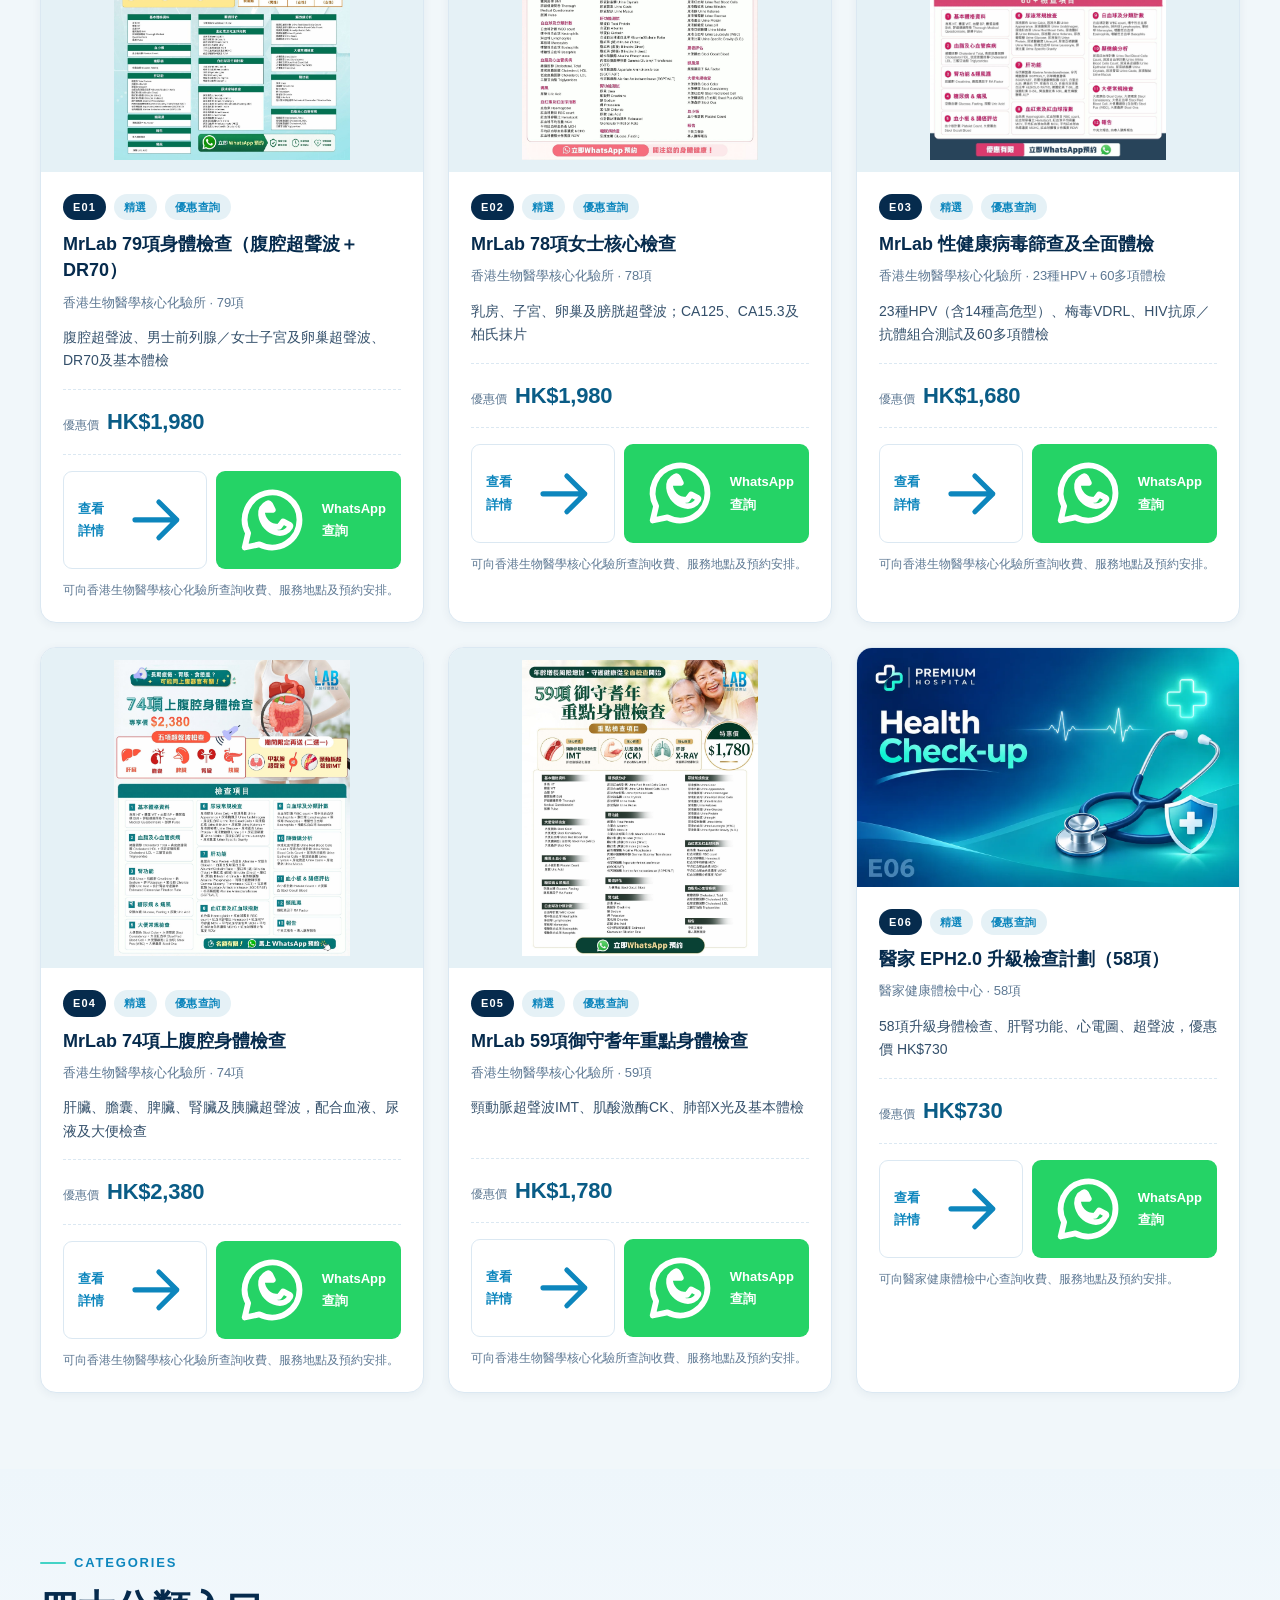
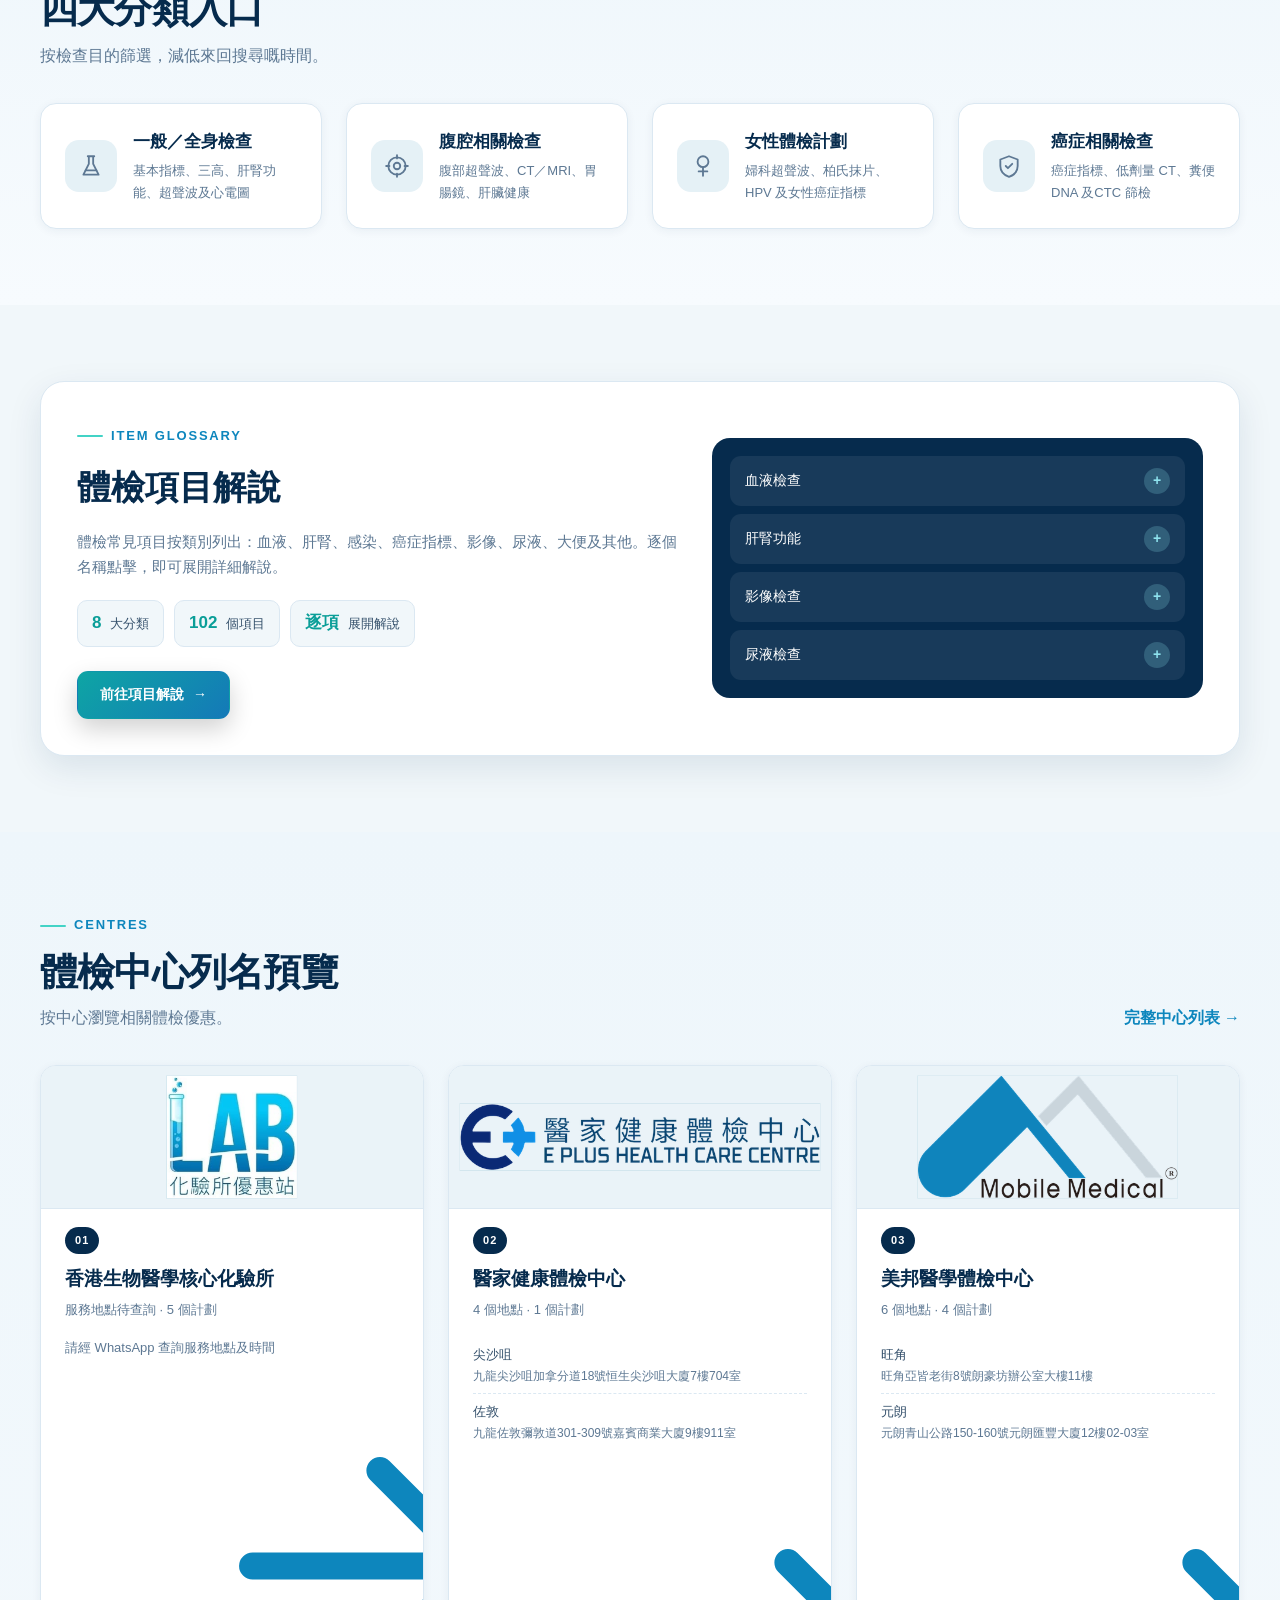
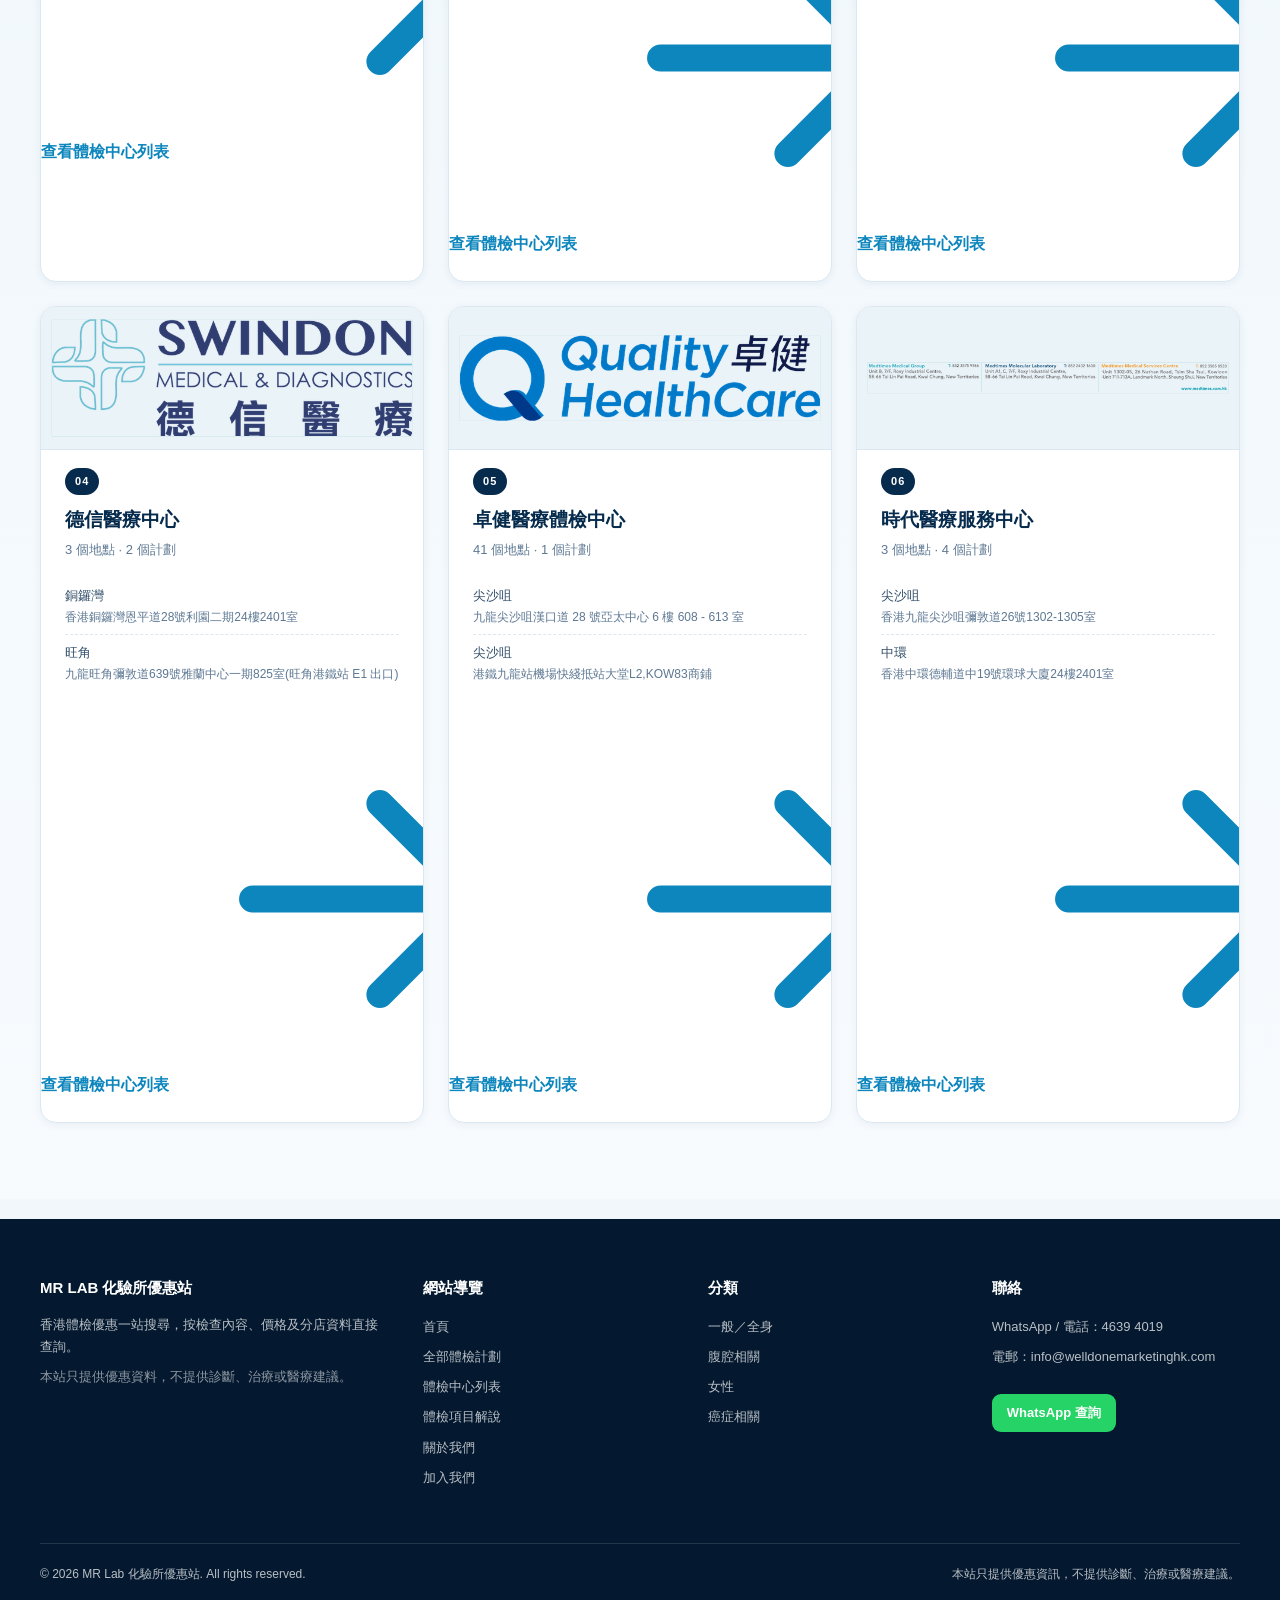
==== commit bce18537: "Replace browser favicon with new logo" ====
--- a/index.html
+++ b/index.html
@@ -5,7 +5,9 @@
   <meta name="viewport" content="width=device-width, initial-scale=1">
   <title>MR Lab 化驗所優惠站｜香港體檢優惠</title>
   <meta name="description" content="化驗所優惠站列出香港體檢計劃、體檢中心、服務地點及檢查項目，方便按資料查閱及查詢。">
-  <link rel="icon" type="image/svg+xml" href="assets/images/favicon.svg">
+  <link rel="icon" type="image/svg+xml" href="assets/images/favicon.svg?v=20261125">
+  <link rel="icon" type="image/png" sizes="128x128" href="assets/images/favicon.png?v=20261125">
+  <link rel="apple-touch-icon" href="assets/images/favicon.png?v=20261125">
   <link rel="stylesheet" href="assets/css/style.css">
 </head>
 <body data-page="home">
--- a/assets/css/style.css
+++ b/assets/css/style.css
@@ -335,7 +335,7 @@
 
 /* ---------- centre thumbnails ---------- */
 .centre-card { padding: 0 0 24px; }
-.centre-img { width: 100%; height: 124px; object-fit: cover; object-position: center; border-bottom: 1px solid var(--line); background: var(--ice-200); }
+.centre-img { display: block; width: 100%; height: auto; aspect-ratio: 8 / 3; object-fit: contain; object-position: center; border-bottom: 1px solid var(--line); background: #eaf3f8; }
 .centre-card .card-top { padding: 18px 24px 0; }
 .centre-card h3, .centre-card .meta, .centre-card ul, .centre-card .plan-links { margin-left: 24px; margin-right: 24px; }
 
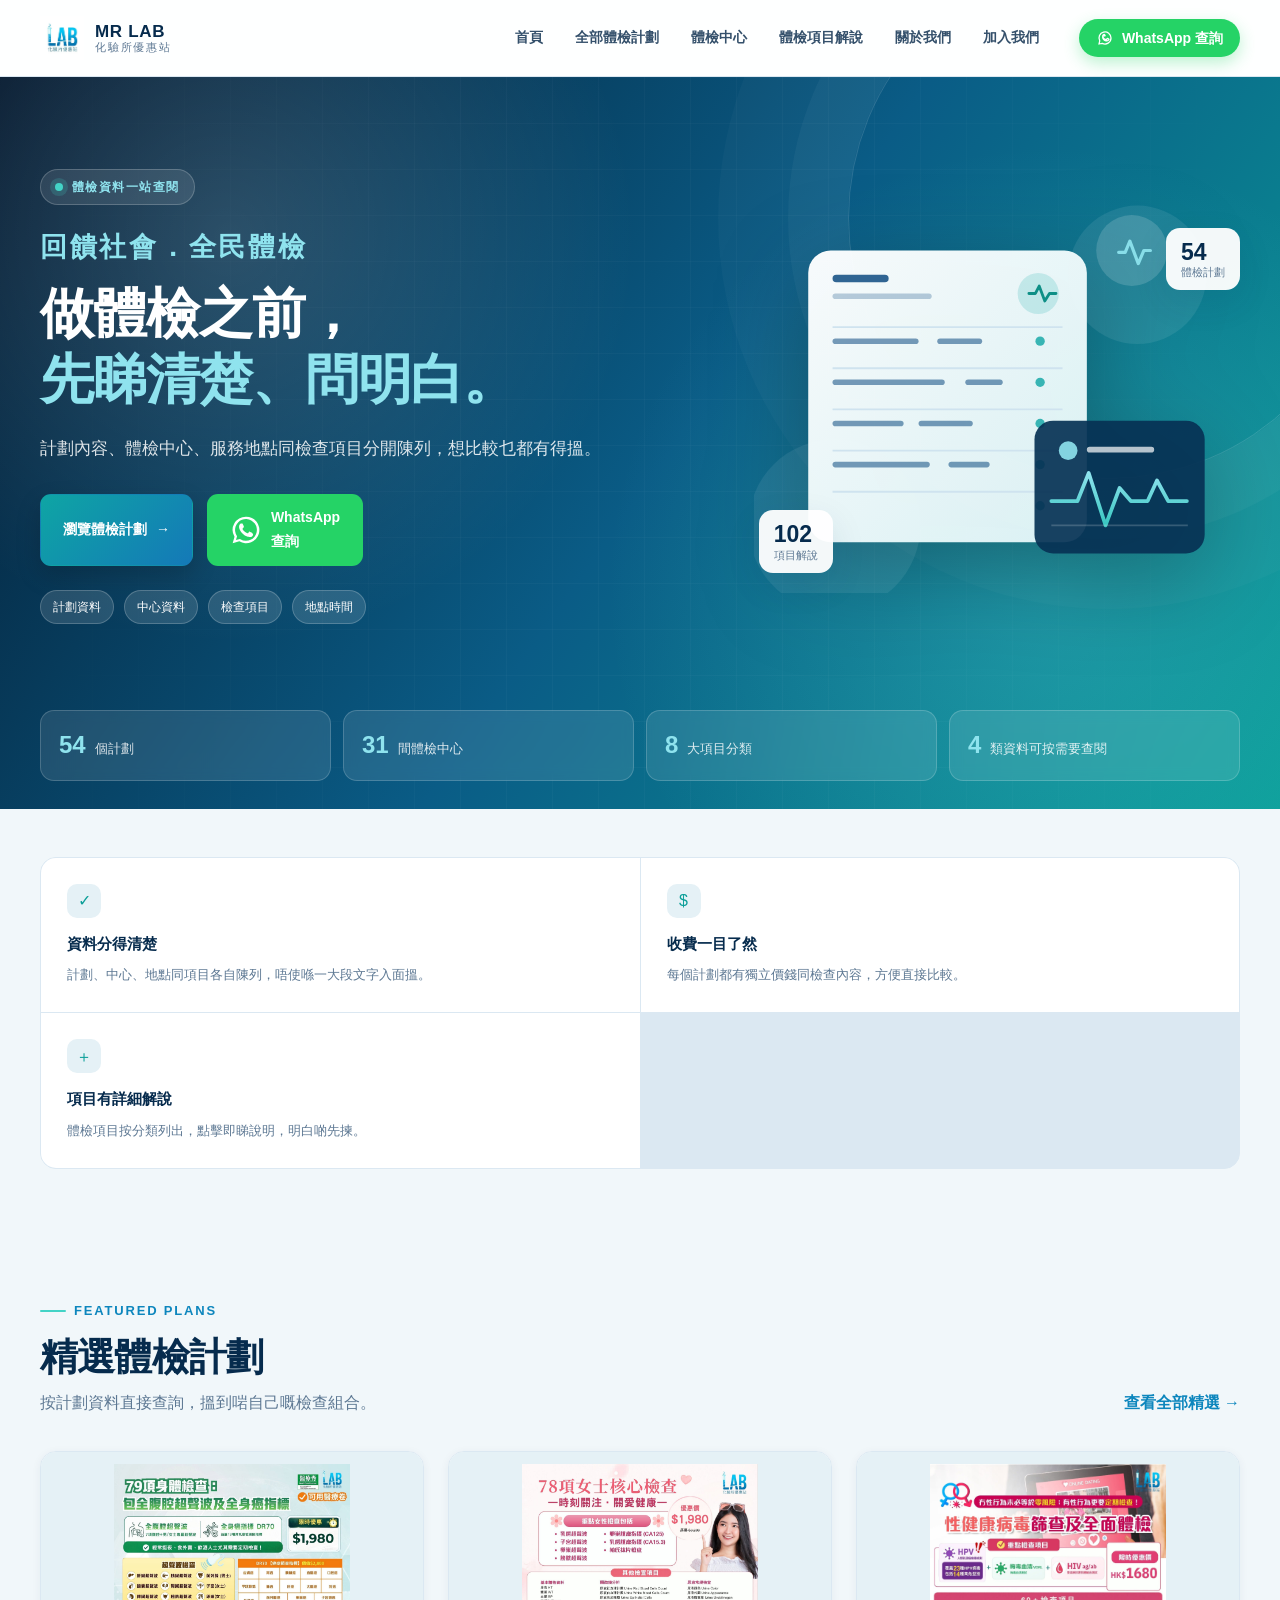
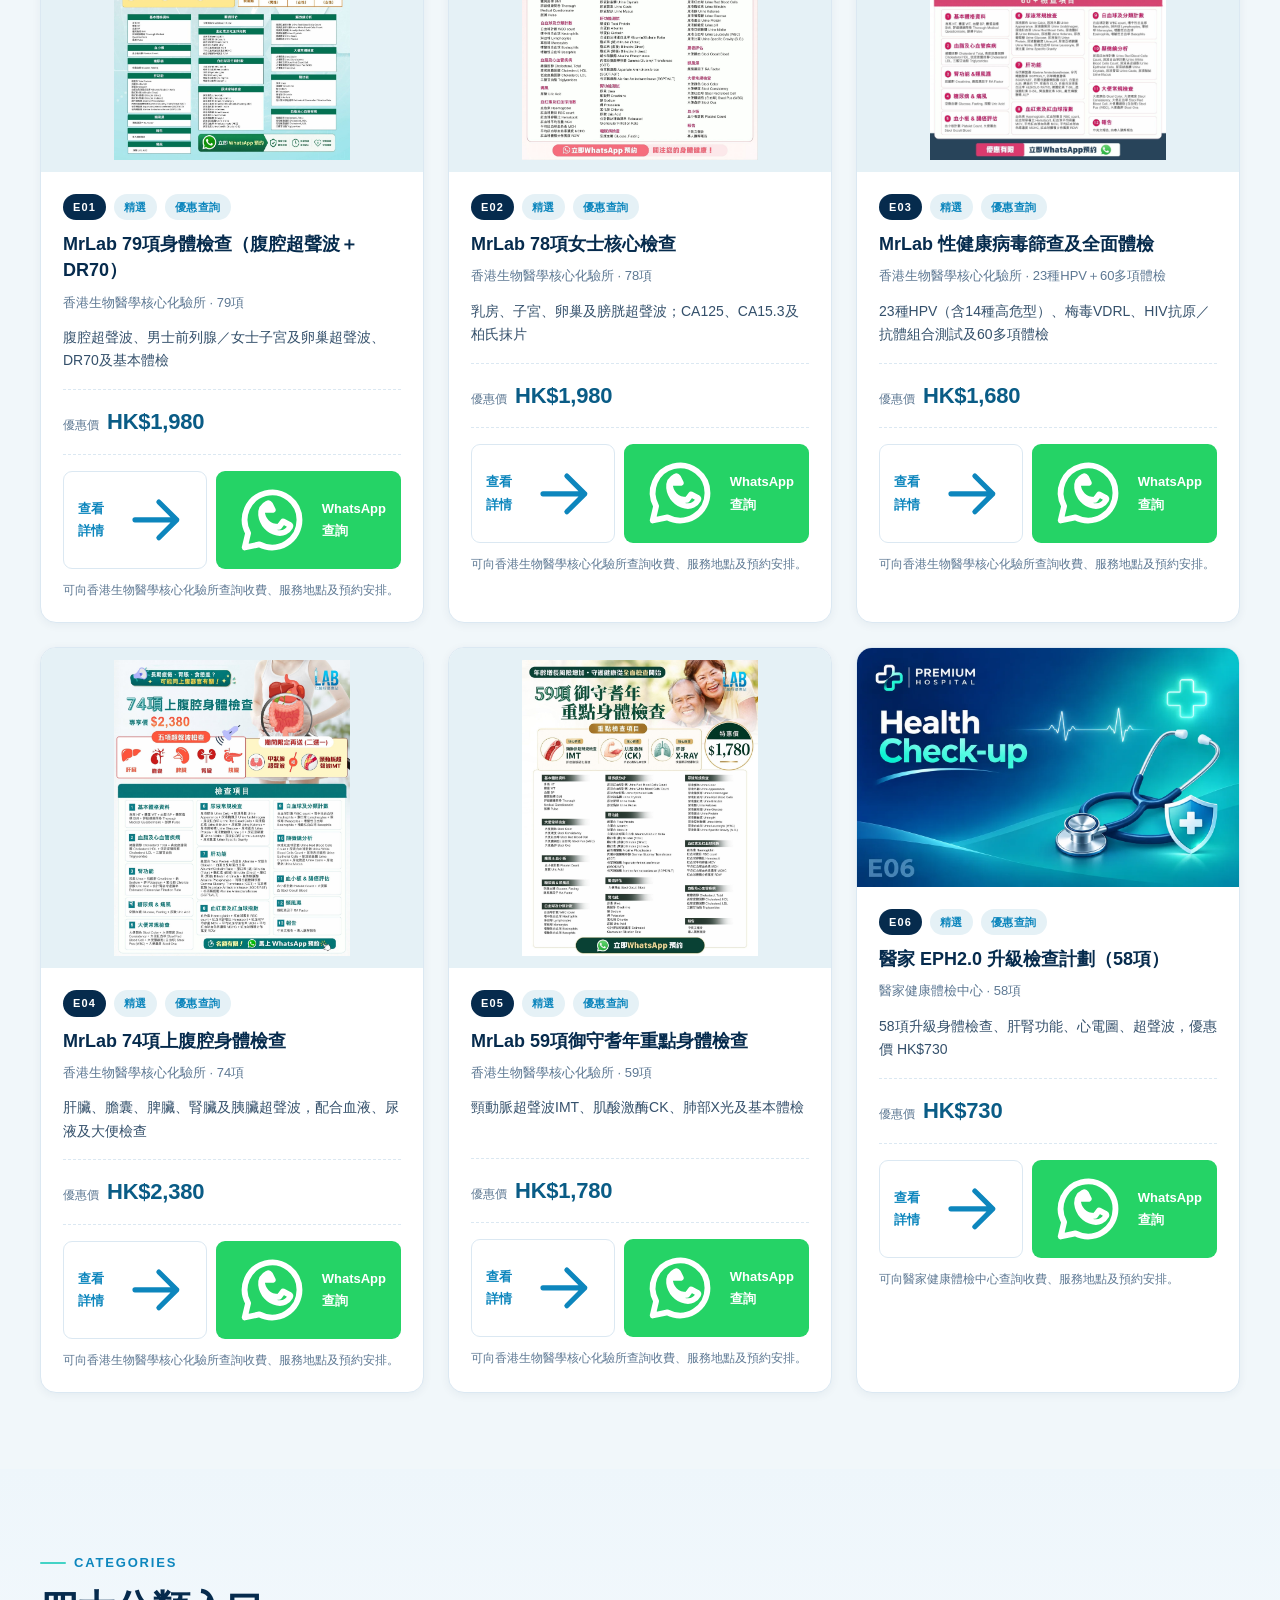
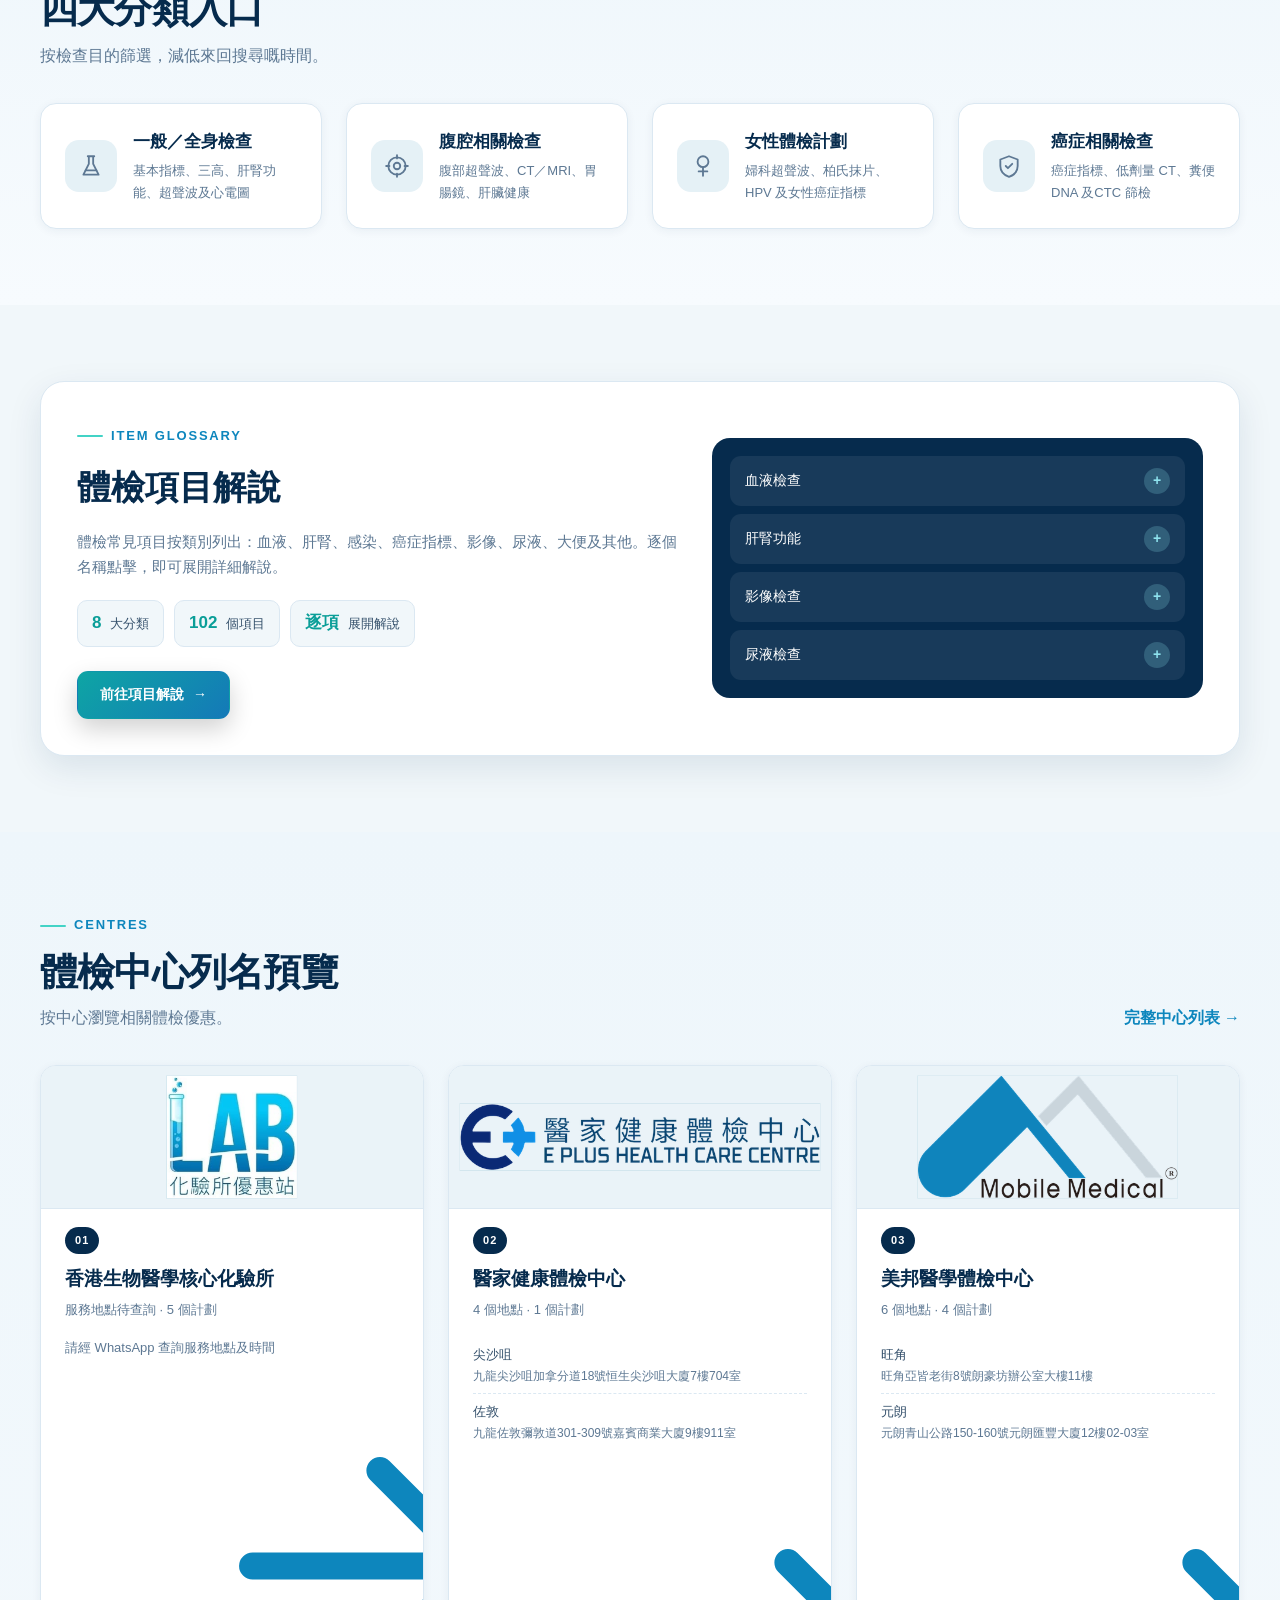
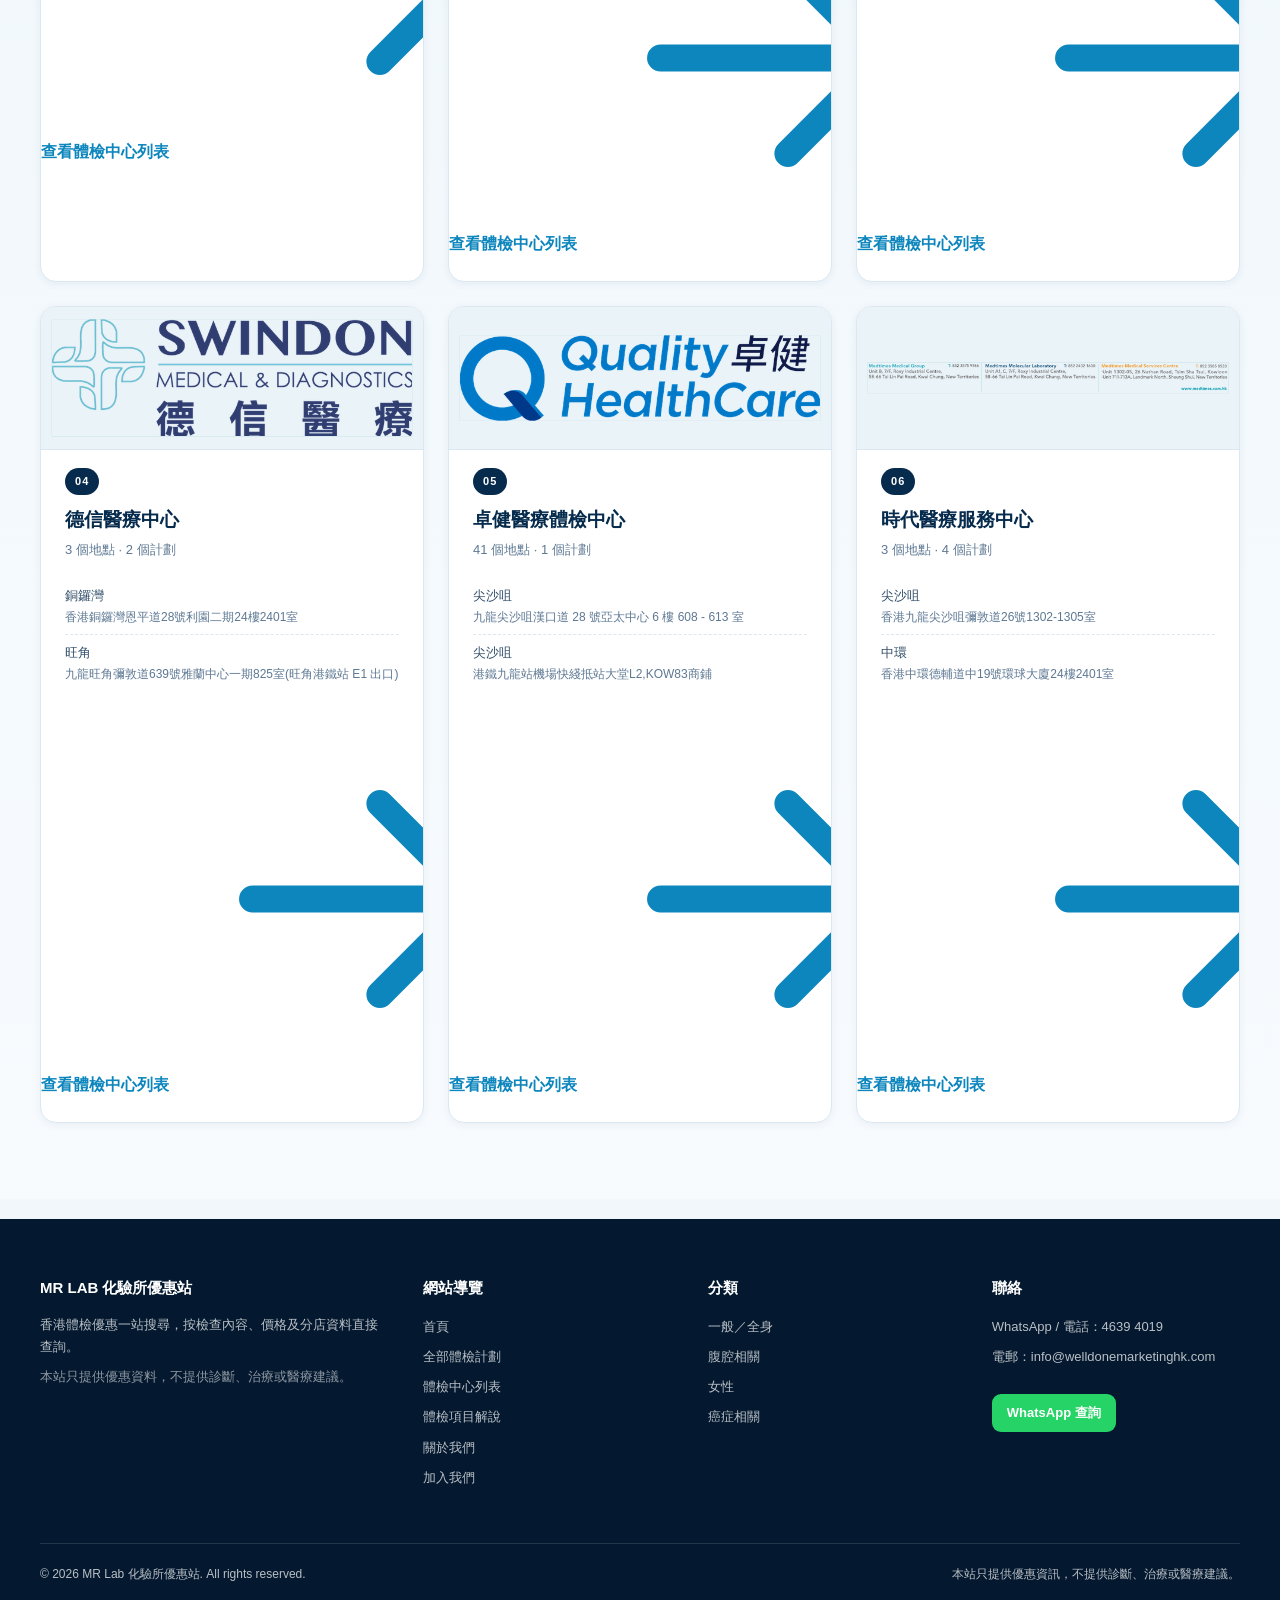
==== commit db5811e8: "Version CSS and JS for mobile header fix" ====
--- a/index.html
+++ b/index.html
@@ -5,10 +5,11 @@
   <meta name="viewport" content="width=device-width, initial-scale=1">
   <title>MR Lab 化驗所優惠站｜香港體檢優惠</title>
   <meta name="description" content="化驗所優惠站列出香港體檢計劃、體檢中心、服務地點及檢查項目，方便按資料查閱及查詢。">
+  <link rel="icon" type="image/x-icon" href="favicon.ico?v=20261125">
   <link rel="icon" type="image/svg+xml" href="assets/images/favicon.svg?v=20261125">
   <link rel="icon" type="image/png" sizes="128x128" href="assets/images/favicon.png?v=20261125">
   <link rel="apple-touch-icon" href="assets/images/favicon.png?v=20261125">
-  <link rel="stylesheet" href="assets/css/style.css">
+  <link rel="stylesheet" href="assets/css/style.css?v=20261125b">
 </head>
 <body data-page="home">
   <header class="site-header" id="site-header"></header>
@@ -149,6 +150,6 @@
   <script src="data/featured.js"></script>
   <script src="data/plans.js"></script>
   <script src="data/items.js"></script>
-  <script src="assets/js/app.js"></script>
+  <script src="assets/js/app.js?v=20261125b"></script>
 </body>
 </html>
--- a/assets/css/style.css
+++ b/assets/css/style.css
@@ -81,11 +81,12 @@
 .main-nav a:hover { background: var(--ice-200); color: var(--navy-800); }
 .main-nav a.active { background: var(--navy-700); color: #fff; }
 .header-cta {
-  display: inline-flex; align-items: center; gap: 8px; flex: 0 0 auto;
+  display: inline-flex; align-items: center; gap: 8px; flex: 0 0 auto; line-height: 1;
   padding: 10px 17px; border-radius: 999px; font-size: 14px; font-weight: 700;
   background: linear-gradient(135deg, #0ea5a4, #1479b8); color: #fff;
   box-shadow: 0 6px 16px rgba(14, 165, 164, .27); transition: transform .2s, box-shadow .2s;
 }
+.header-cta svg { width: 18px; height: 18px; flex: 0 0 auto; }
 .header-cta:hover { transform: translateY(-2px); box-shadow: 0 10px 22px rgba(14, 165, 164, .34); }
 .nav-toggle { display: none; background: none; border: 0; font-size: 24px; color: var(--navy-800); }
 
@@ -366,13 +367,14 @@
 }
 @media (max-width: 760px) {
   .container { width: min(calc(100% - 28px), var(--maxw)); }
-  .header-inner { height: 64px; }
+  .header-inner { height: 64px; gap: 10px; }
   .brand-text span { display: none; }
   .nav-toggle { display: block; }
   .main-nav { display: none; position: absolute; left: 0; right: 0; top: 64px; background: #fff; padding: 12px 14px; border-bottom: 1px solid var(--line); flex-direction: column; align-items: stretch; box-shadow: var(--shadow-md); }
   .main-nav.open { display: flex; }
   .main-nav a { padding: 11px 12px; }
-  .header-cta { margin-left: auto; padding: 9px 13px; font-size: 13px; }
+  .header-cta { margin-left: auto; padding: 9px; border-radius: 50%; }
+  .header-cta-label { display: none; }
   .section { padding: 52px 0; }
   .section-head { flex-direction: column; align-items: flex-start; }
   .grid--3, .grid--4, .grid--2 { grid-template-columns: 1fr; }
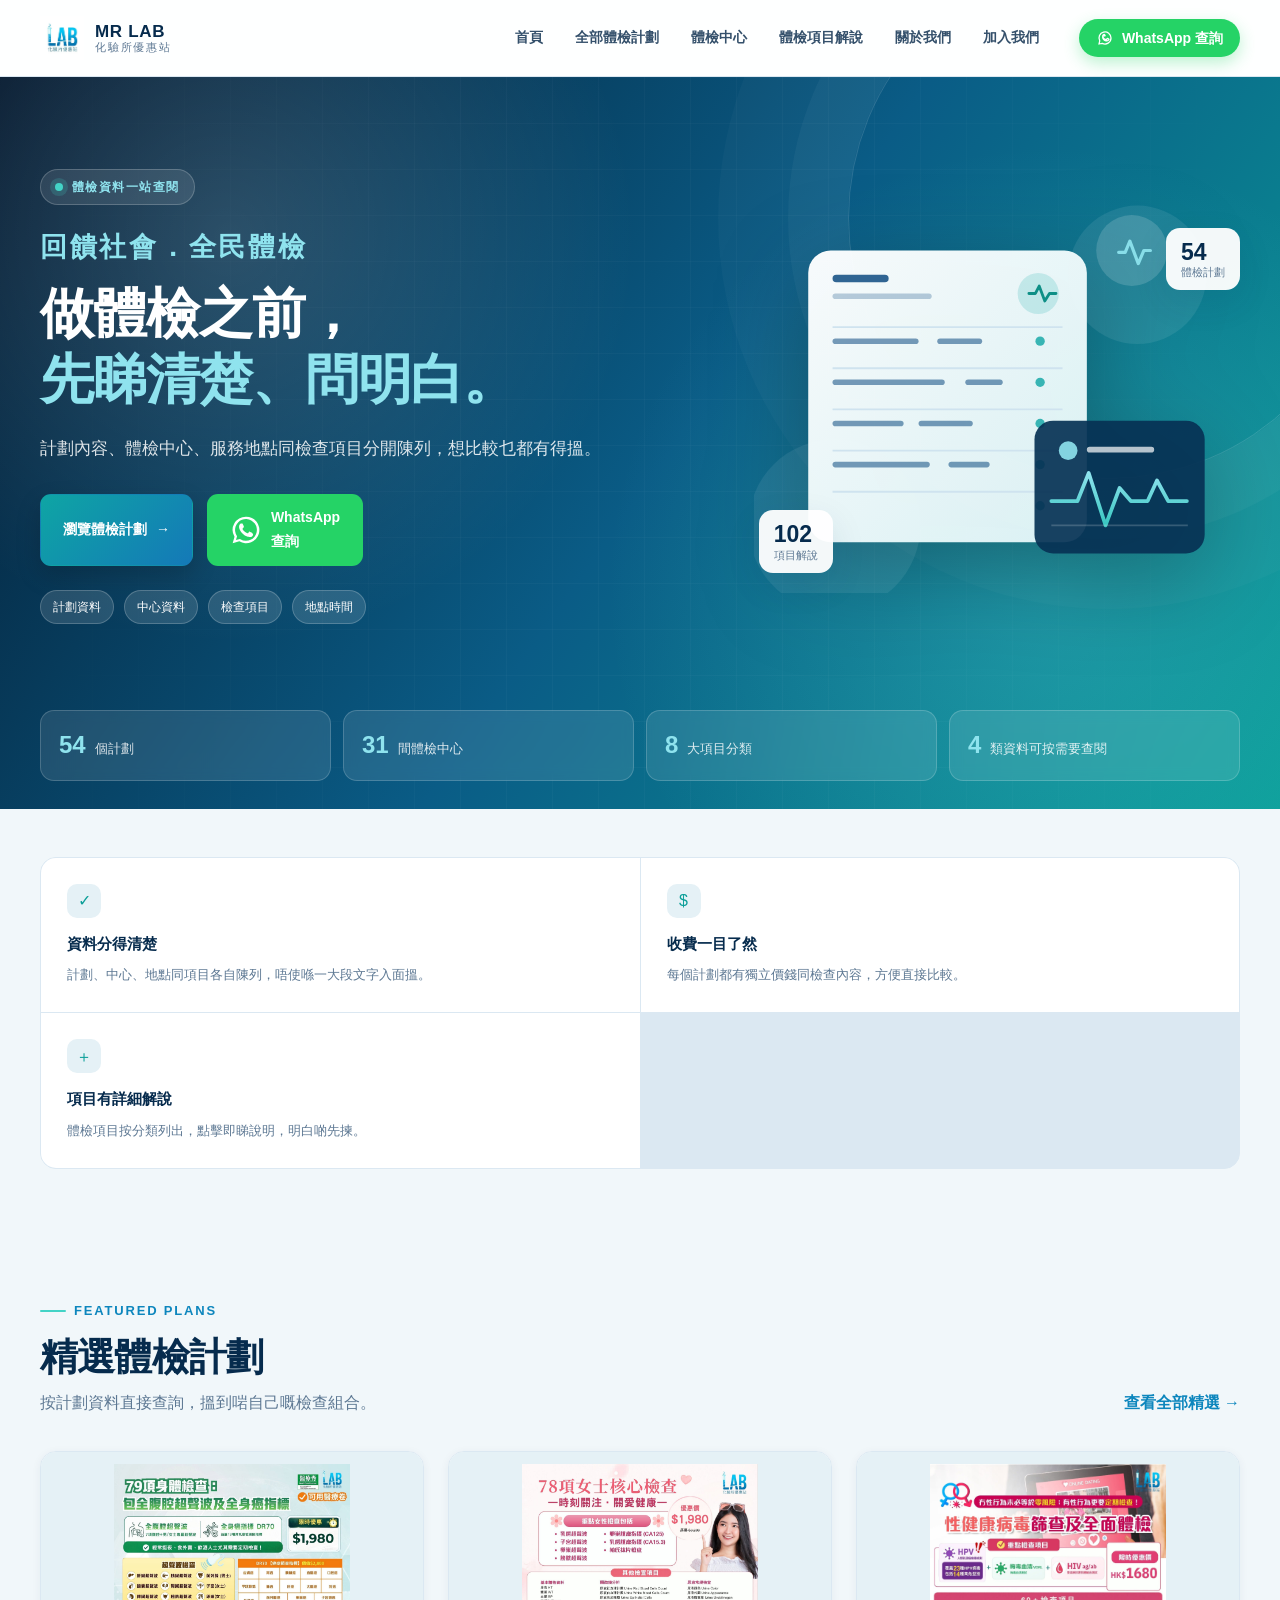
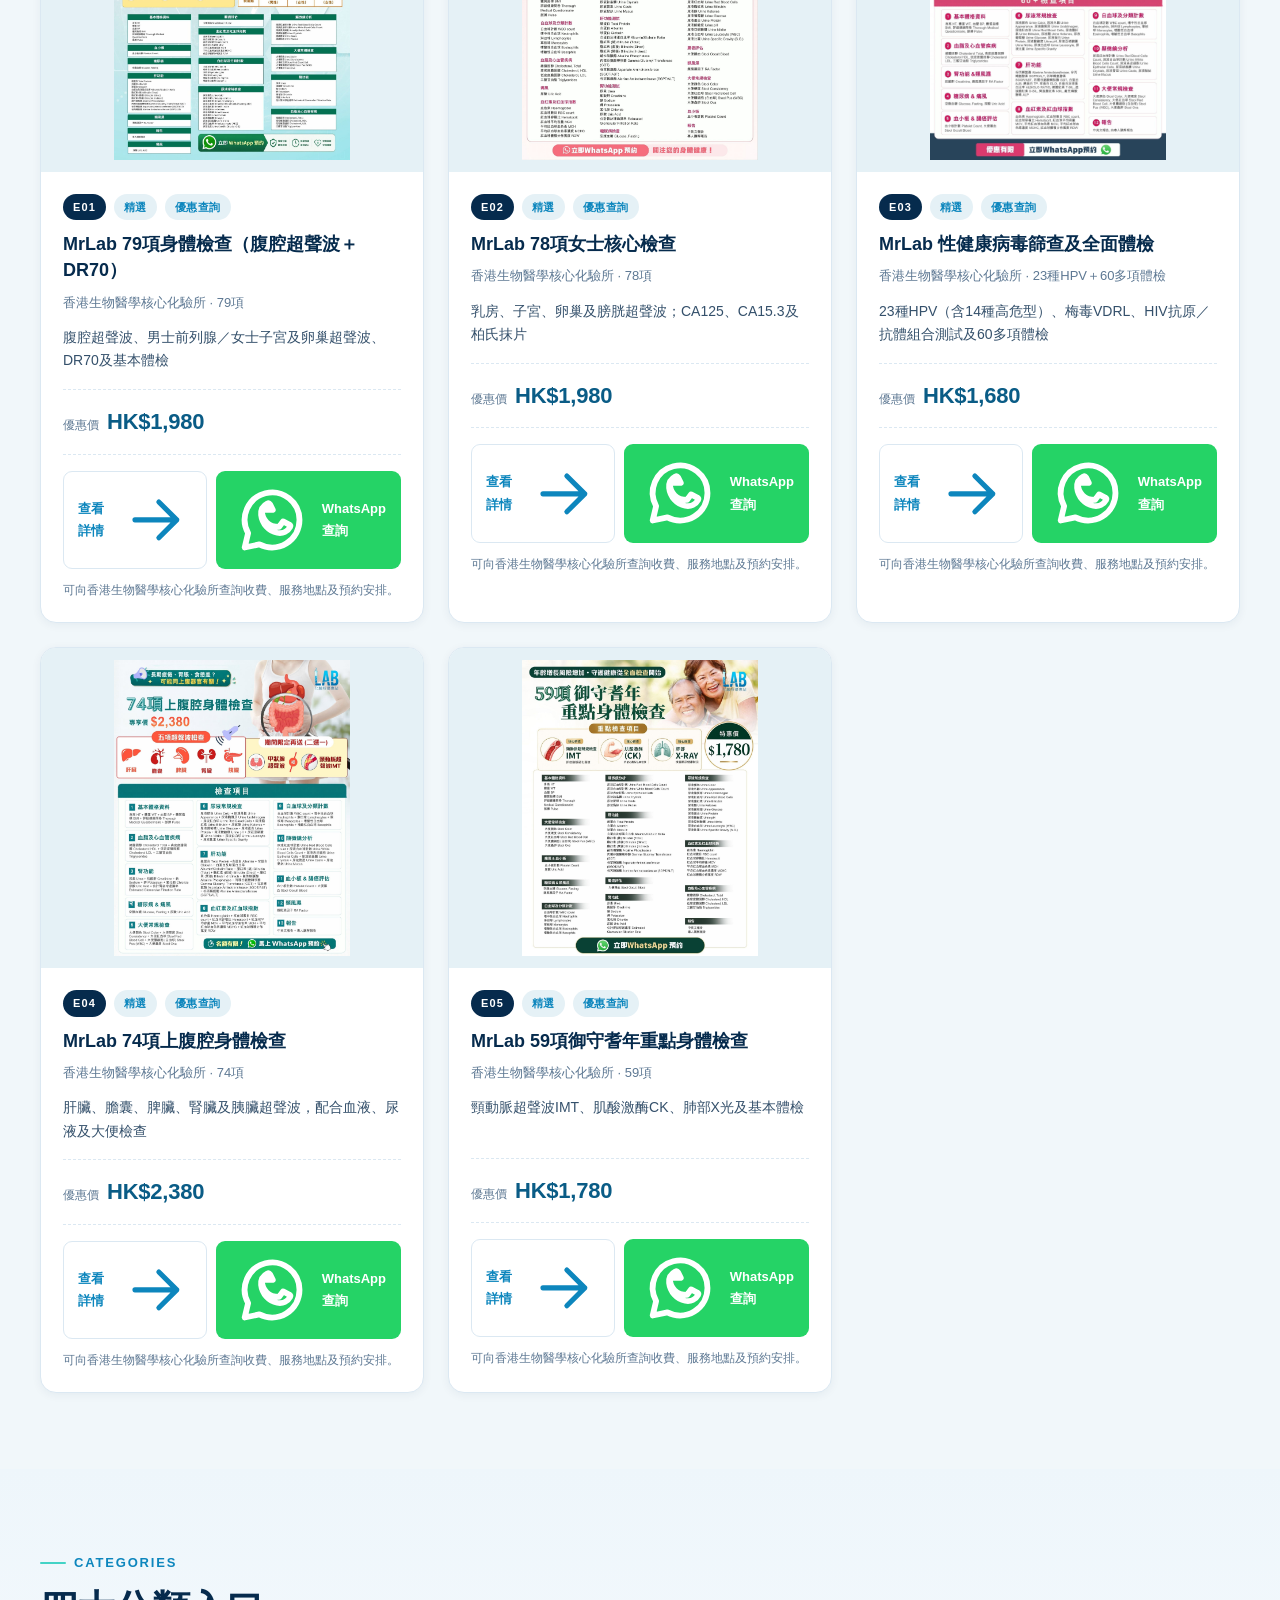
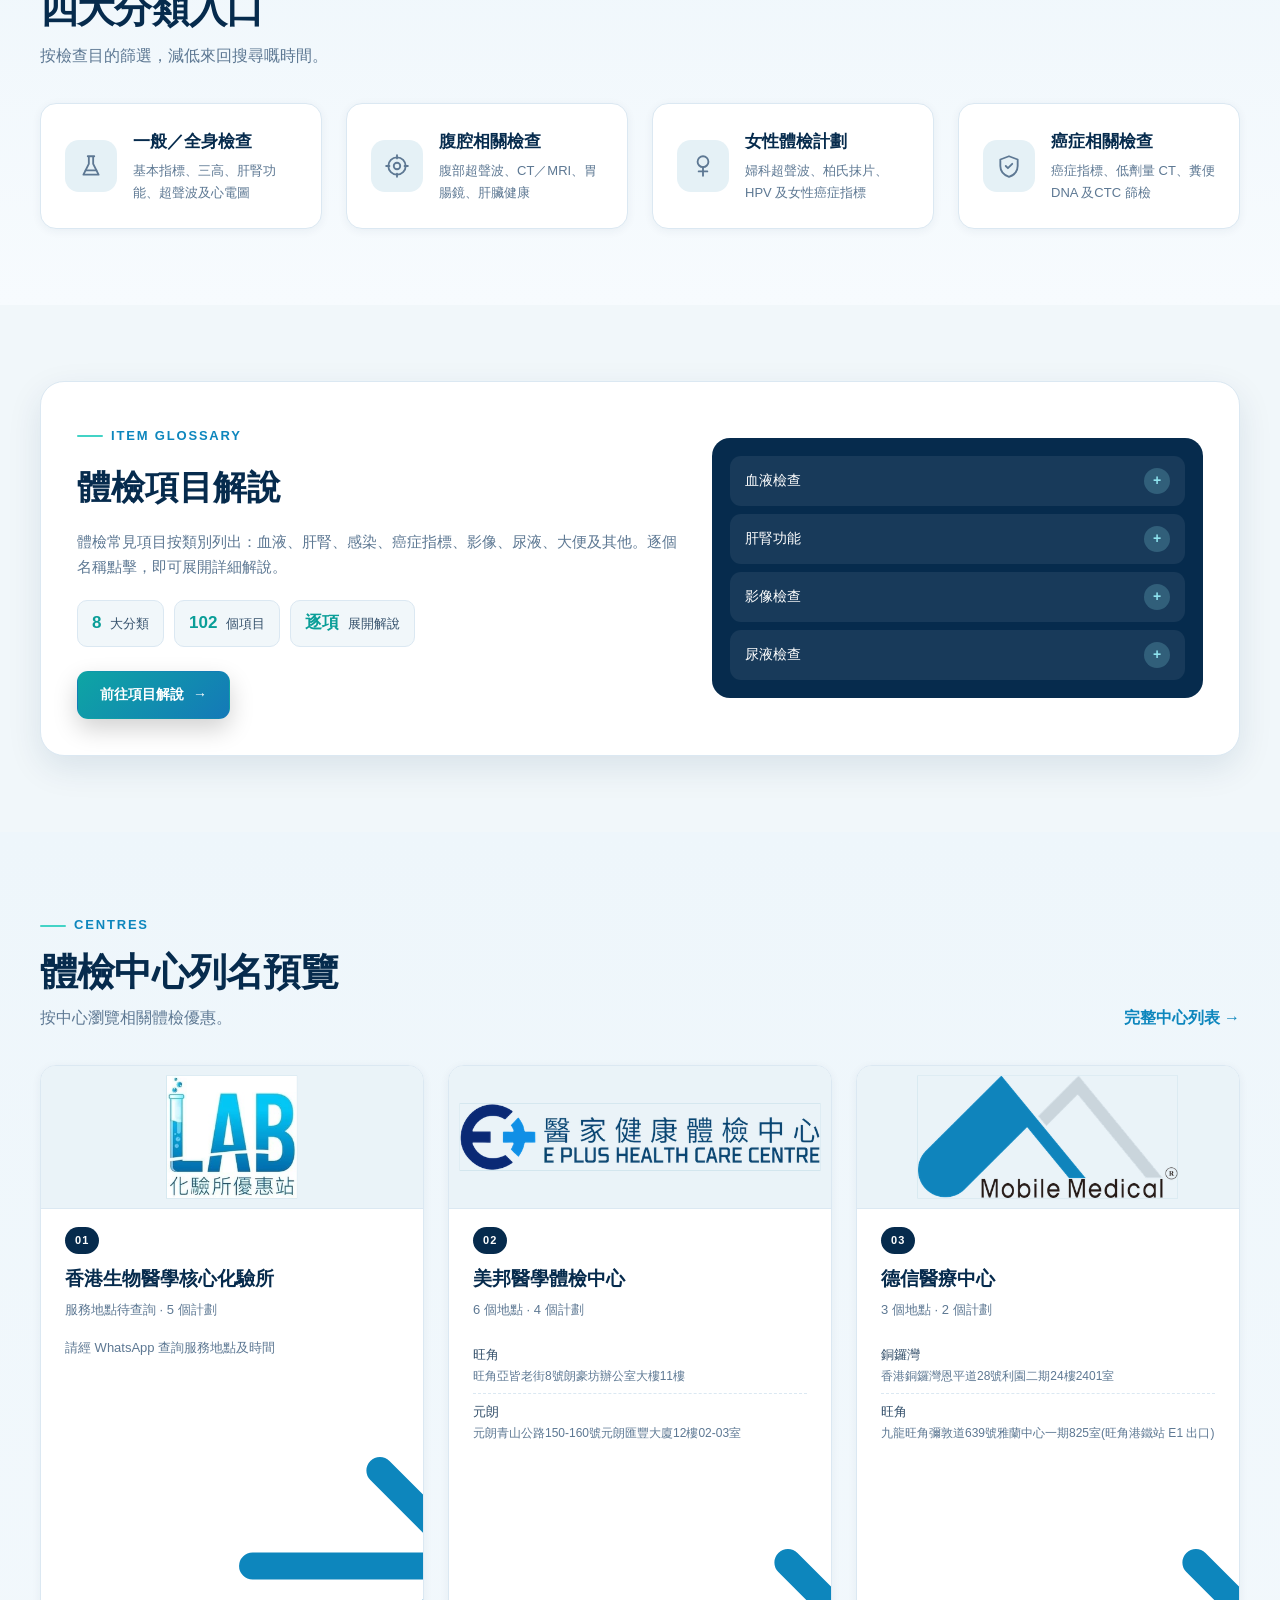
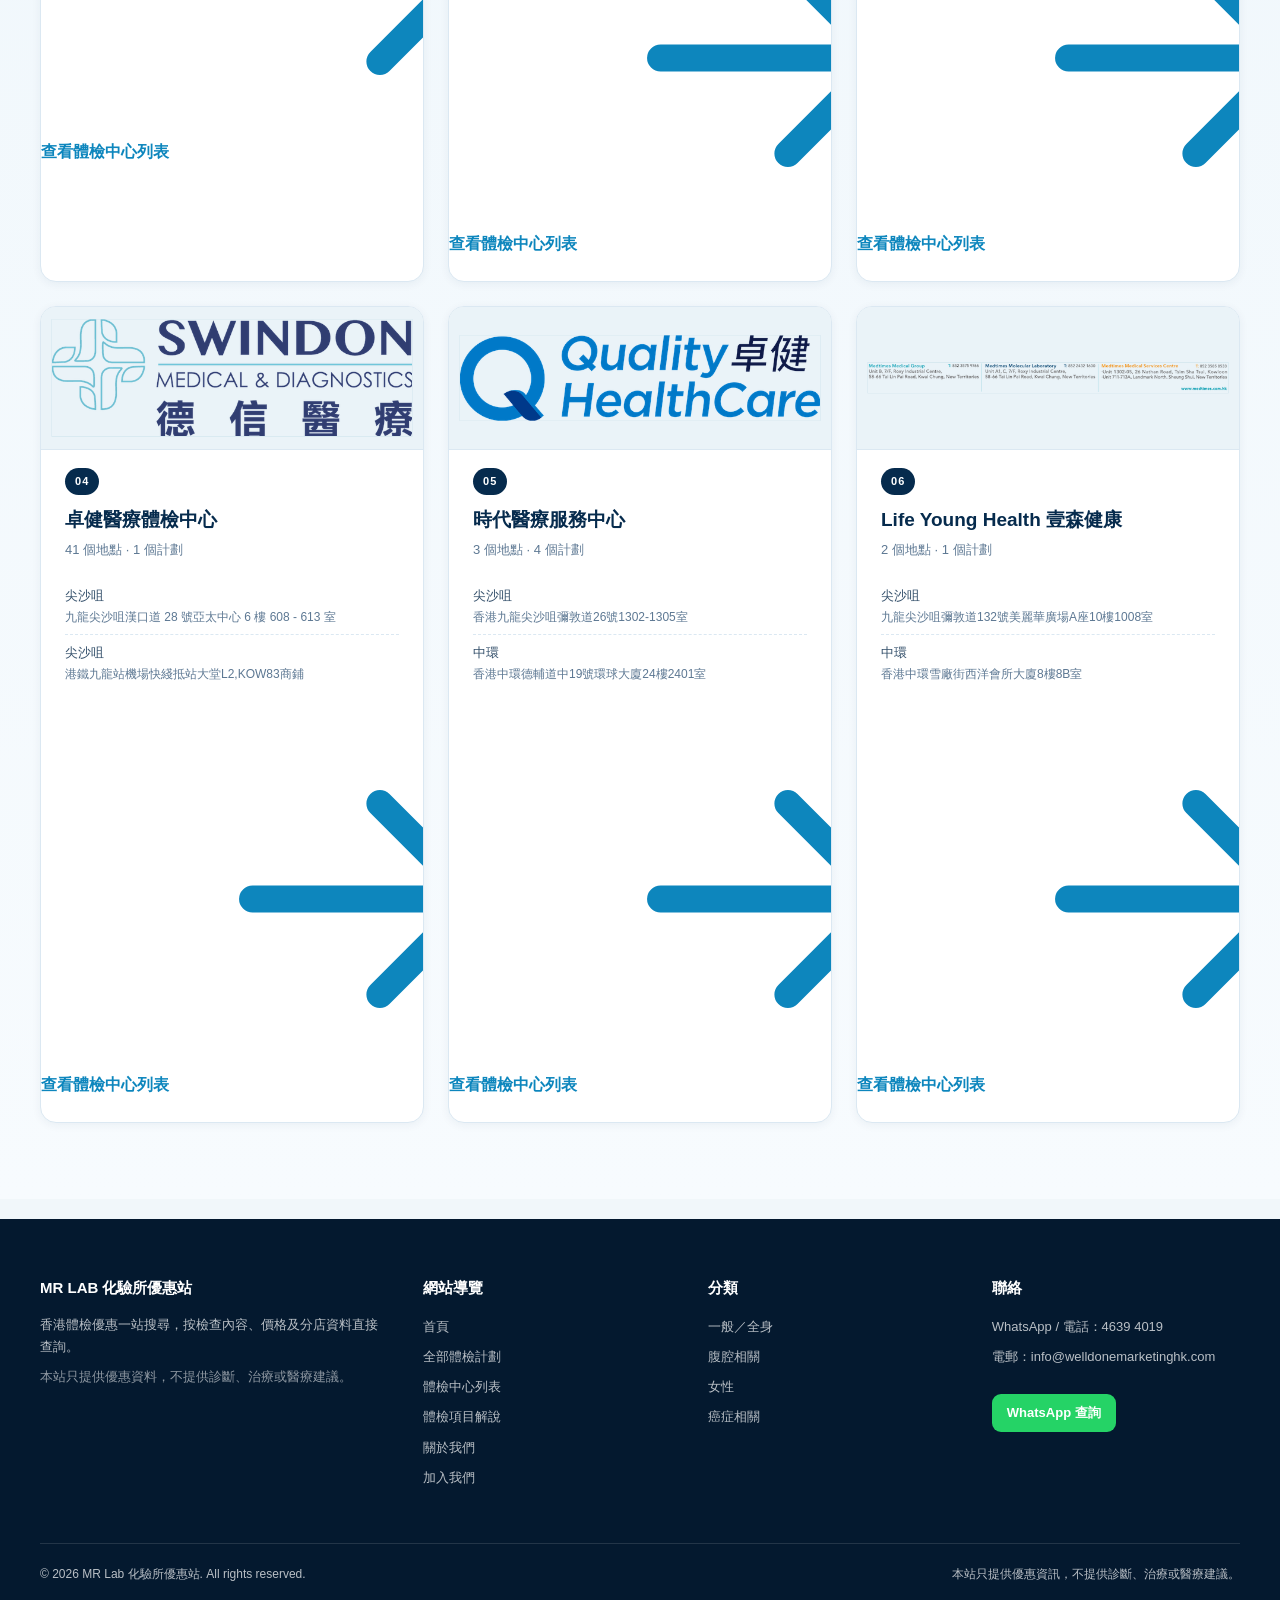
==== commit c693a80a: "Version data files after E06 removal" ====
--- a/index.html
+++ b/index.html
@@ -147,9 +147,9 @@
   </main>
 
   <footer class="site-footer" id="site-footer"></footer>
-  <script src="data/featured.js"></script>
-  <script src="data/plans.js"></script>
-  <script src="data/items.js"></script>
-  <script src="assets/js/app.js?v=20261125b"></script>
+  <script src="data/featured.js?v=20261125d"></script>
+  <script src="data/plans.js?v=20261125d"></script>
+  <script src="data/items.js?v=20261125d"></script>
+  <script src="assets/js/app.js?v=20261125c"></script>
 </body>
 </html>
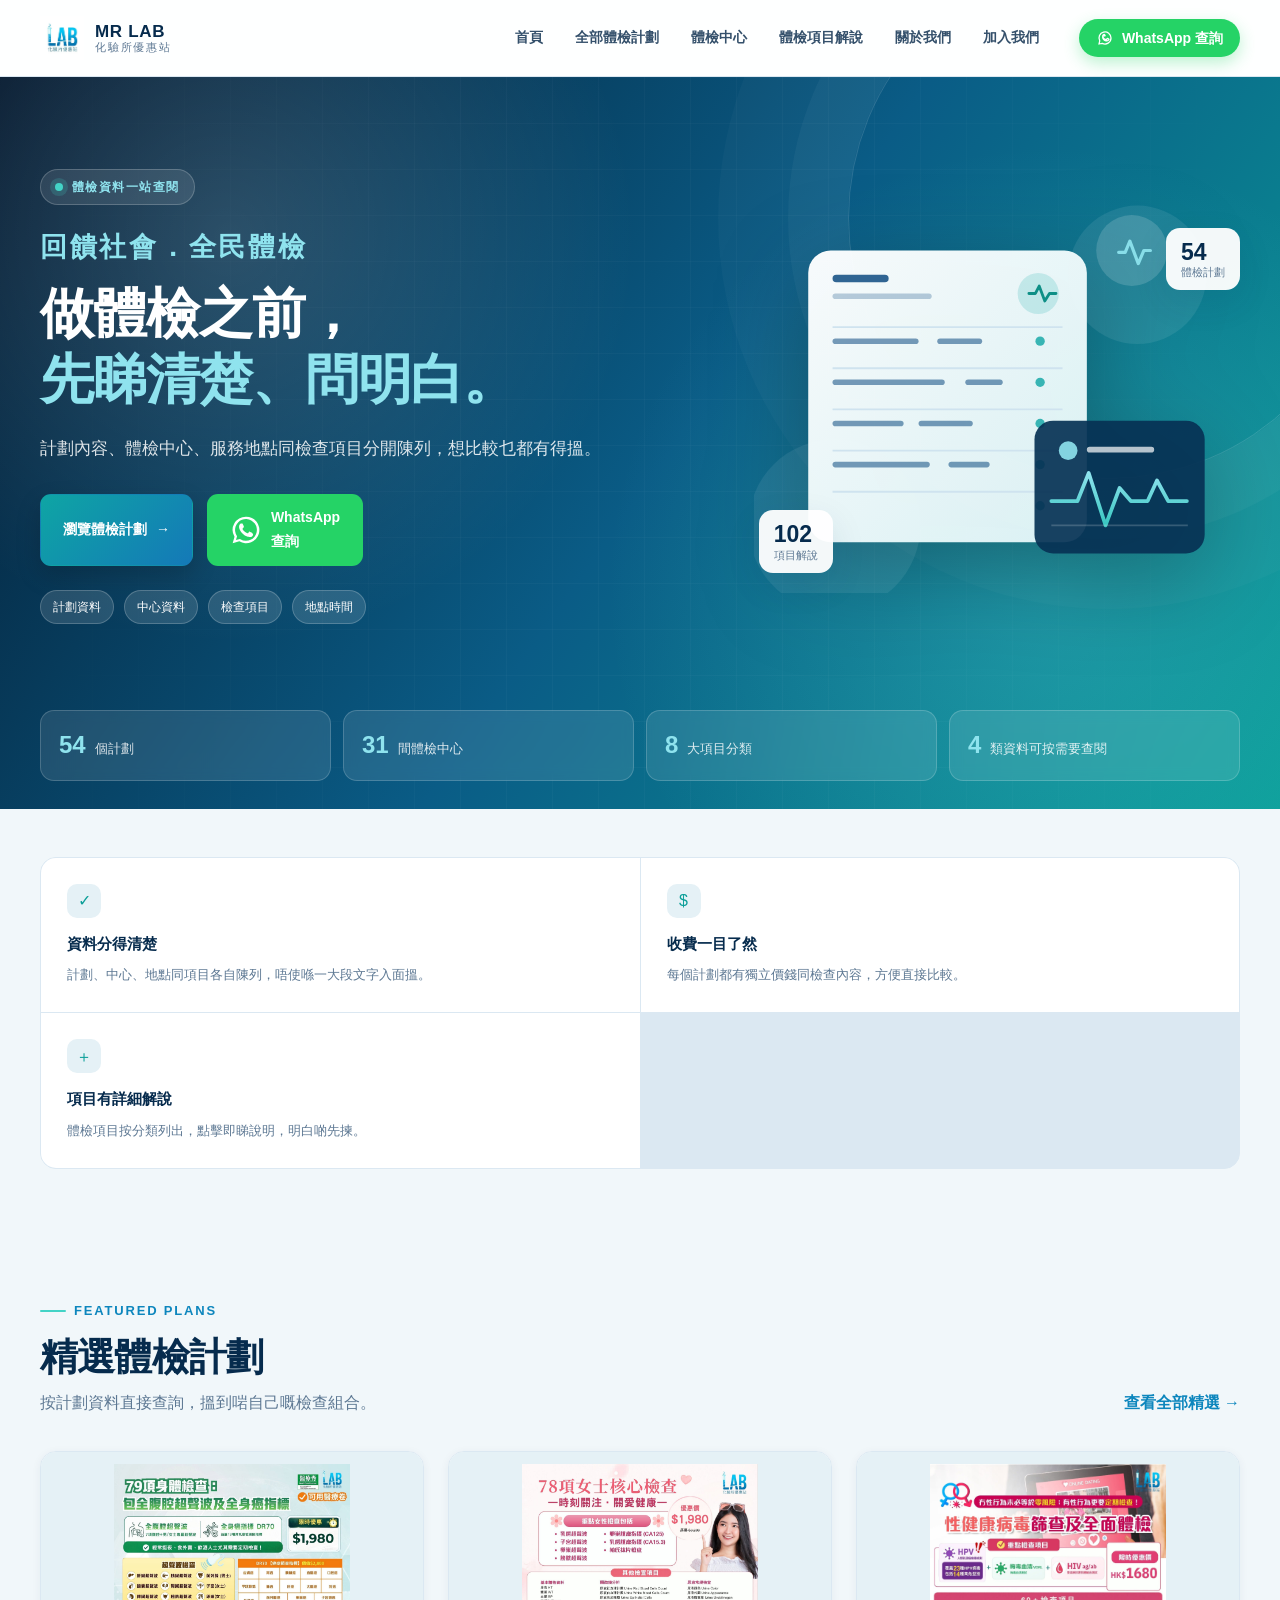
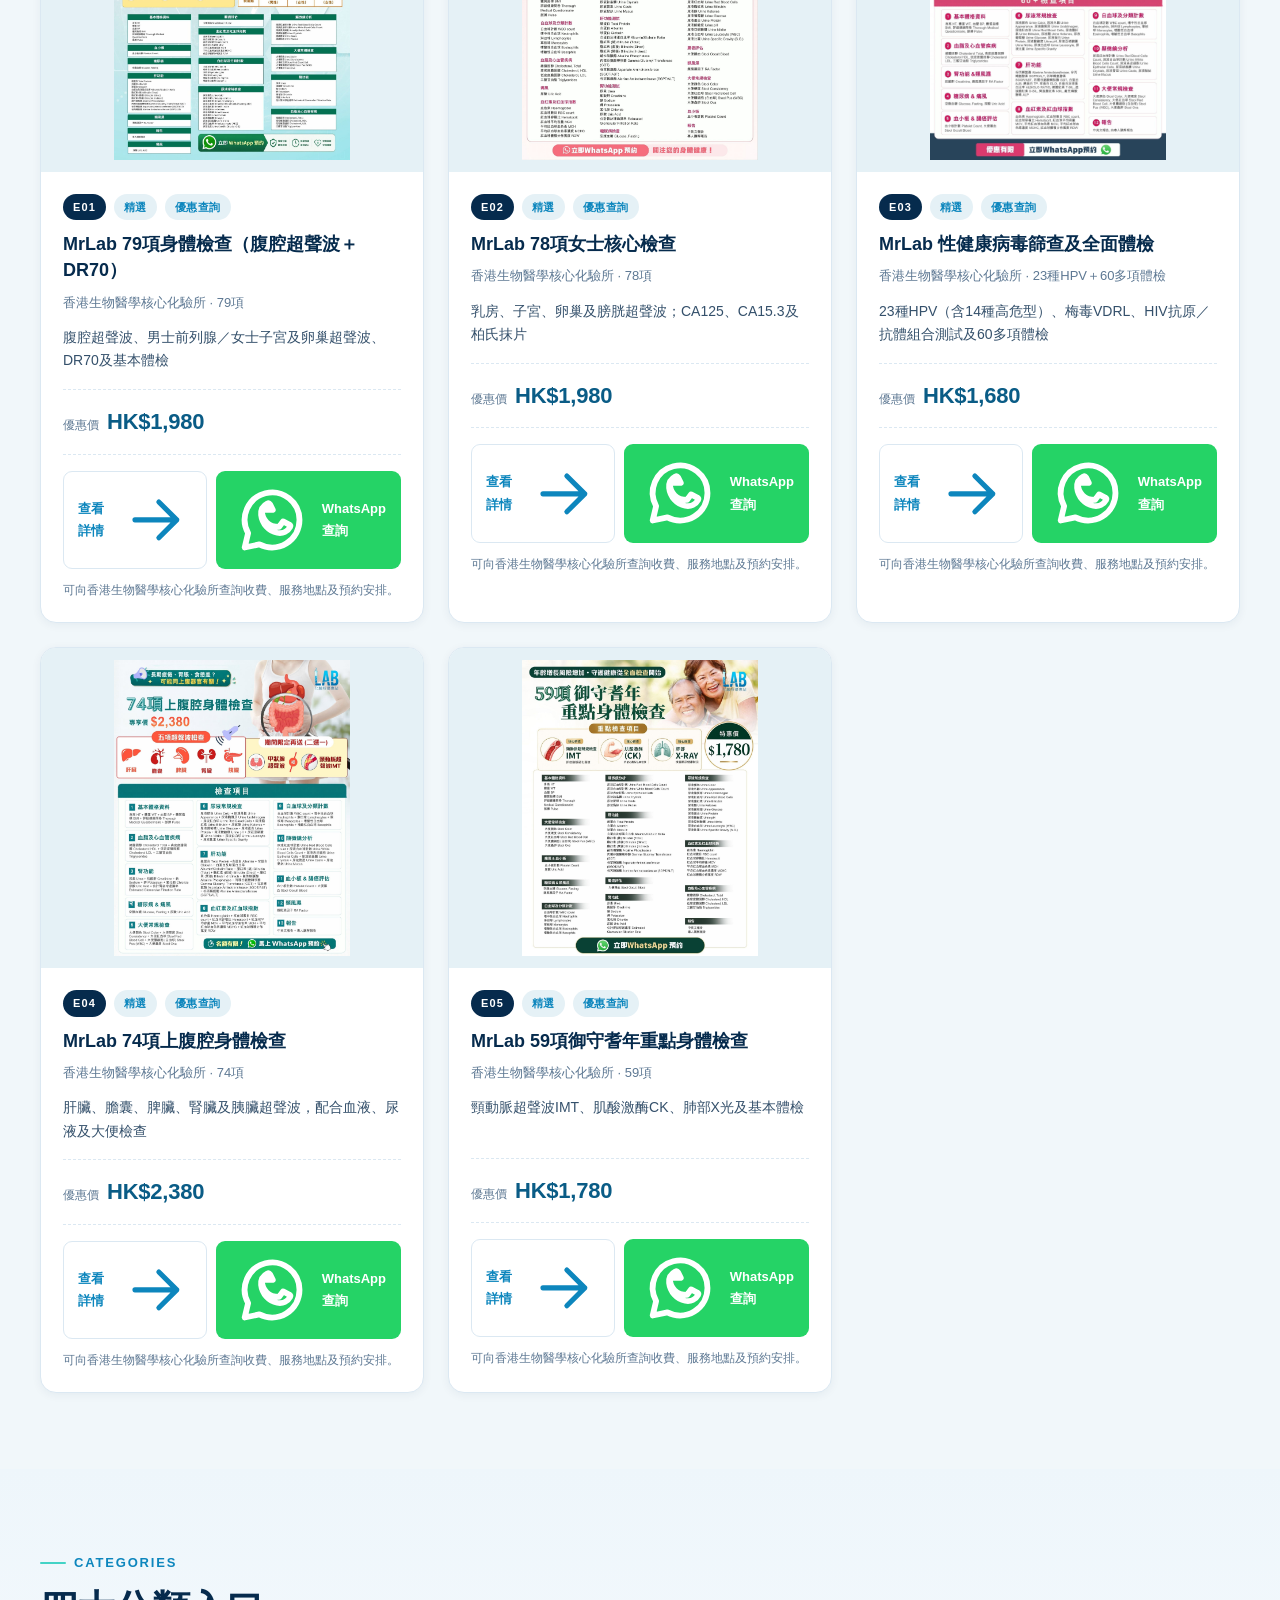
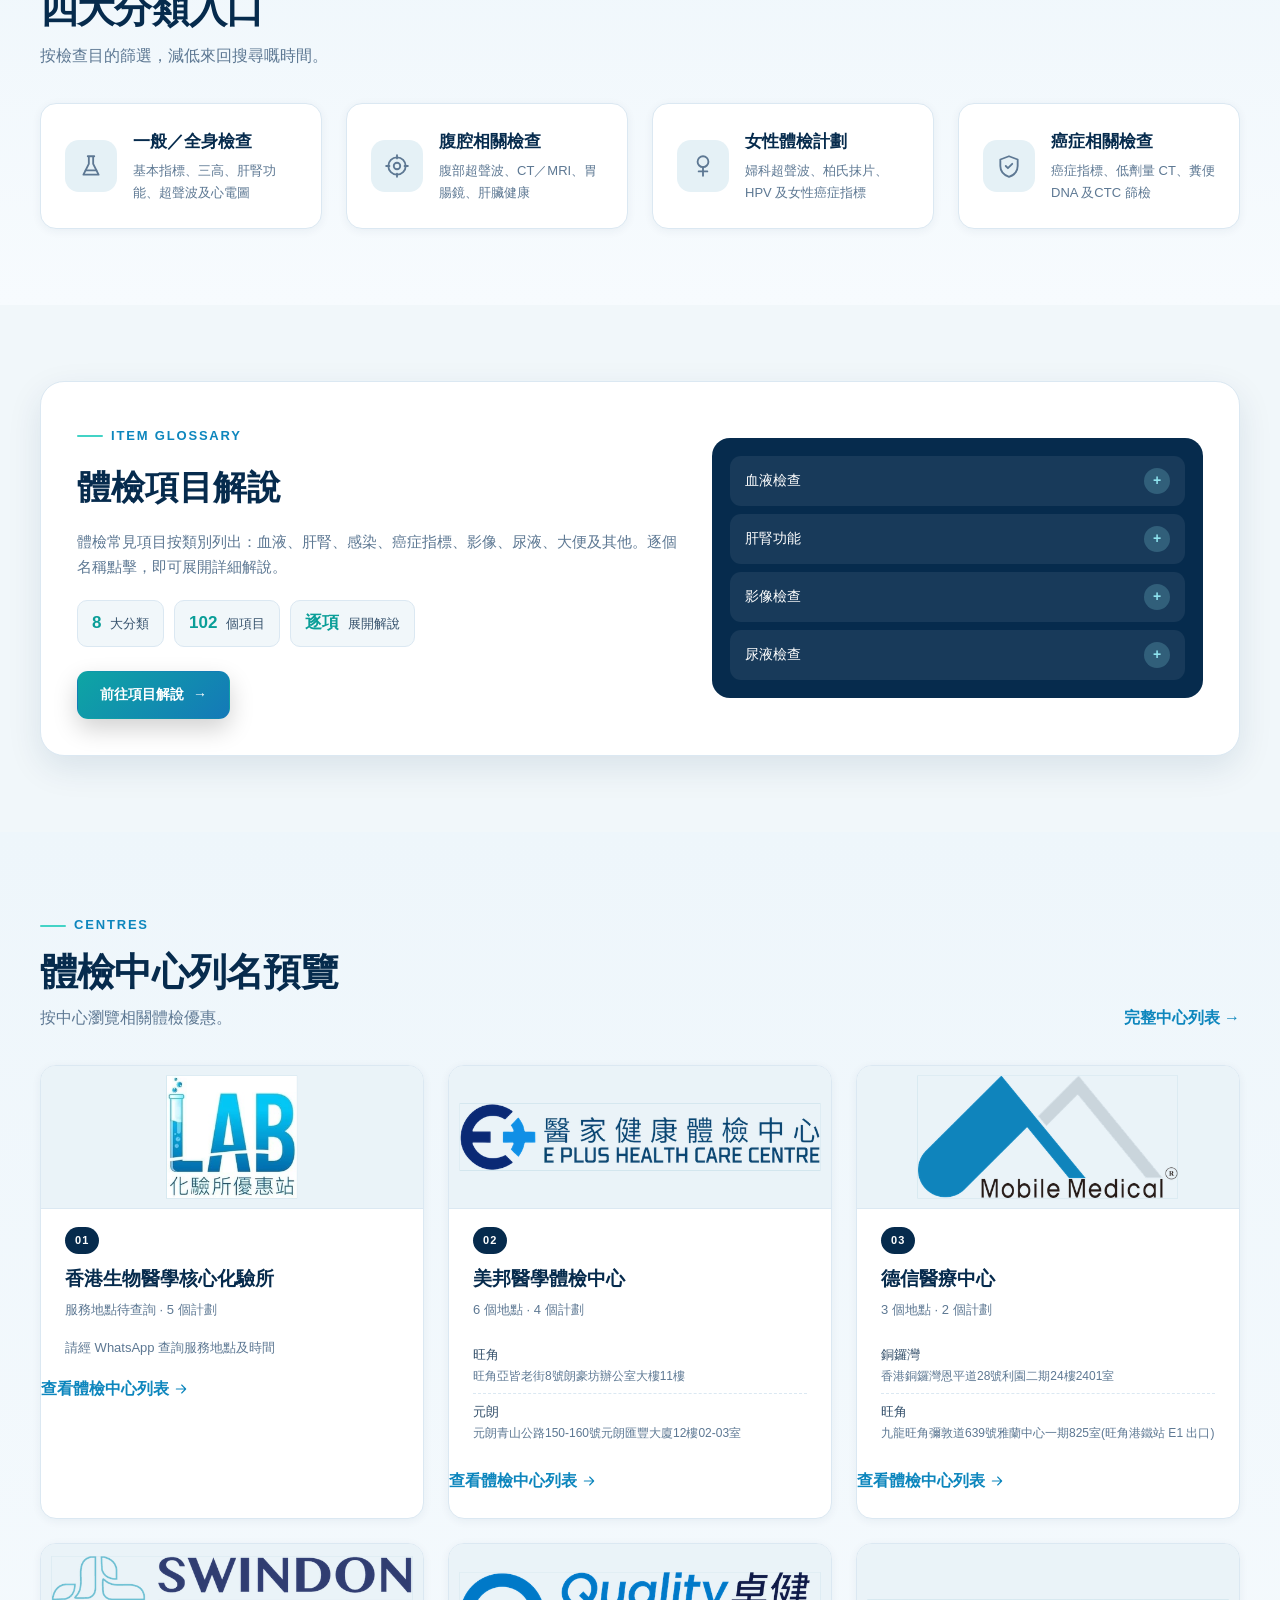
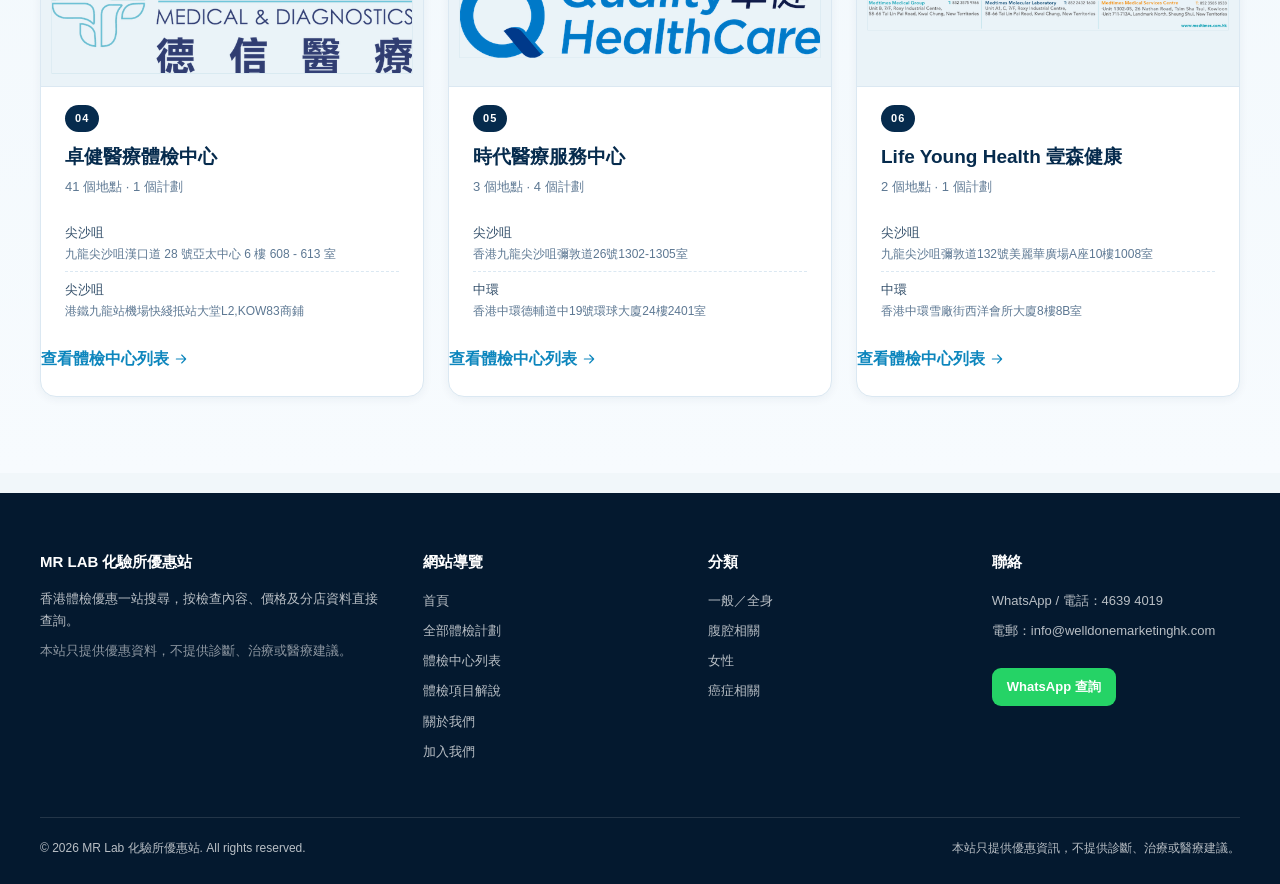
==== commit 8487be88: "Fix oversized text-link arrow icons and cache-bust CSS" ====
--- a/index.html
+++ b/index.html
@@ -9,7 +9,7 @@
   <link rel="icon" type="image/svg+xml" href="assets/images/favicon.svg?v=20261125">
   <link rel="icon" type="image/png" sizes="128x128" href="assets/images/favicon.png?v=20261125">
   <link rel="apple-touch-icon" href="assets/images/favicon.png?v=20261125">
-  <link rel="stylesheet" href="assets/css/style.css?v=20261125b">
+  <link rel="stylesheet" href="assets/css/style.css?v=20261127a">
 </head>
 <body data-page="home">
   <header class="site-header" id="site-header"></header>
--- a/assets/css/style.css
+++ b/assets/css/style.css
@@ -57,7 +57,8 @@
   color: var(--blue-600); text-transform: uppercase; margin-bottom: 12px;
 }
 .eyebrow::before { content: ""; width: 26px; height: 2px; background: var(--teal-400); border-radius: 2px; }
-.text-link { color: var(--blue-600); font-weight: 700; white-space: nowrap; }
+.text-link { color: var(--blue-600); font-weight: 700; white-space: normal; overflow-wrap: anywhere; }
+.text-link svg { width: 16px; height: 16px; flex: 0 0 auto; vertical-align: -3px; }
 .text-link:hover { text-decoration: underline; }
 
 /* ---------- header ---------- */
